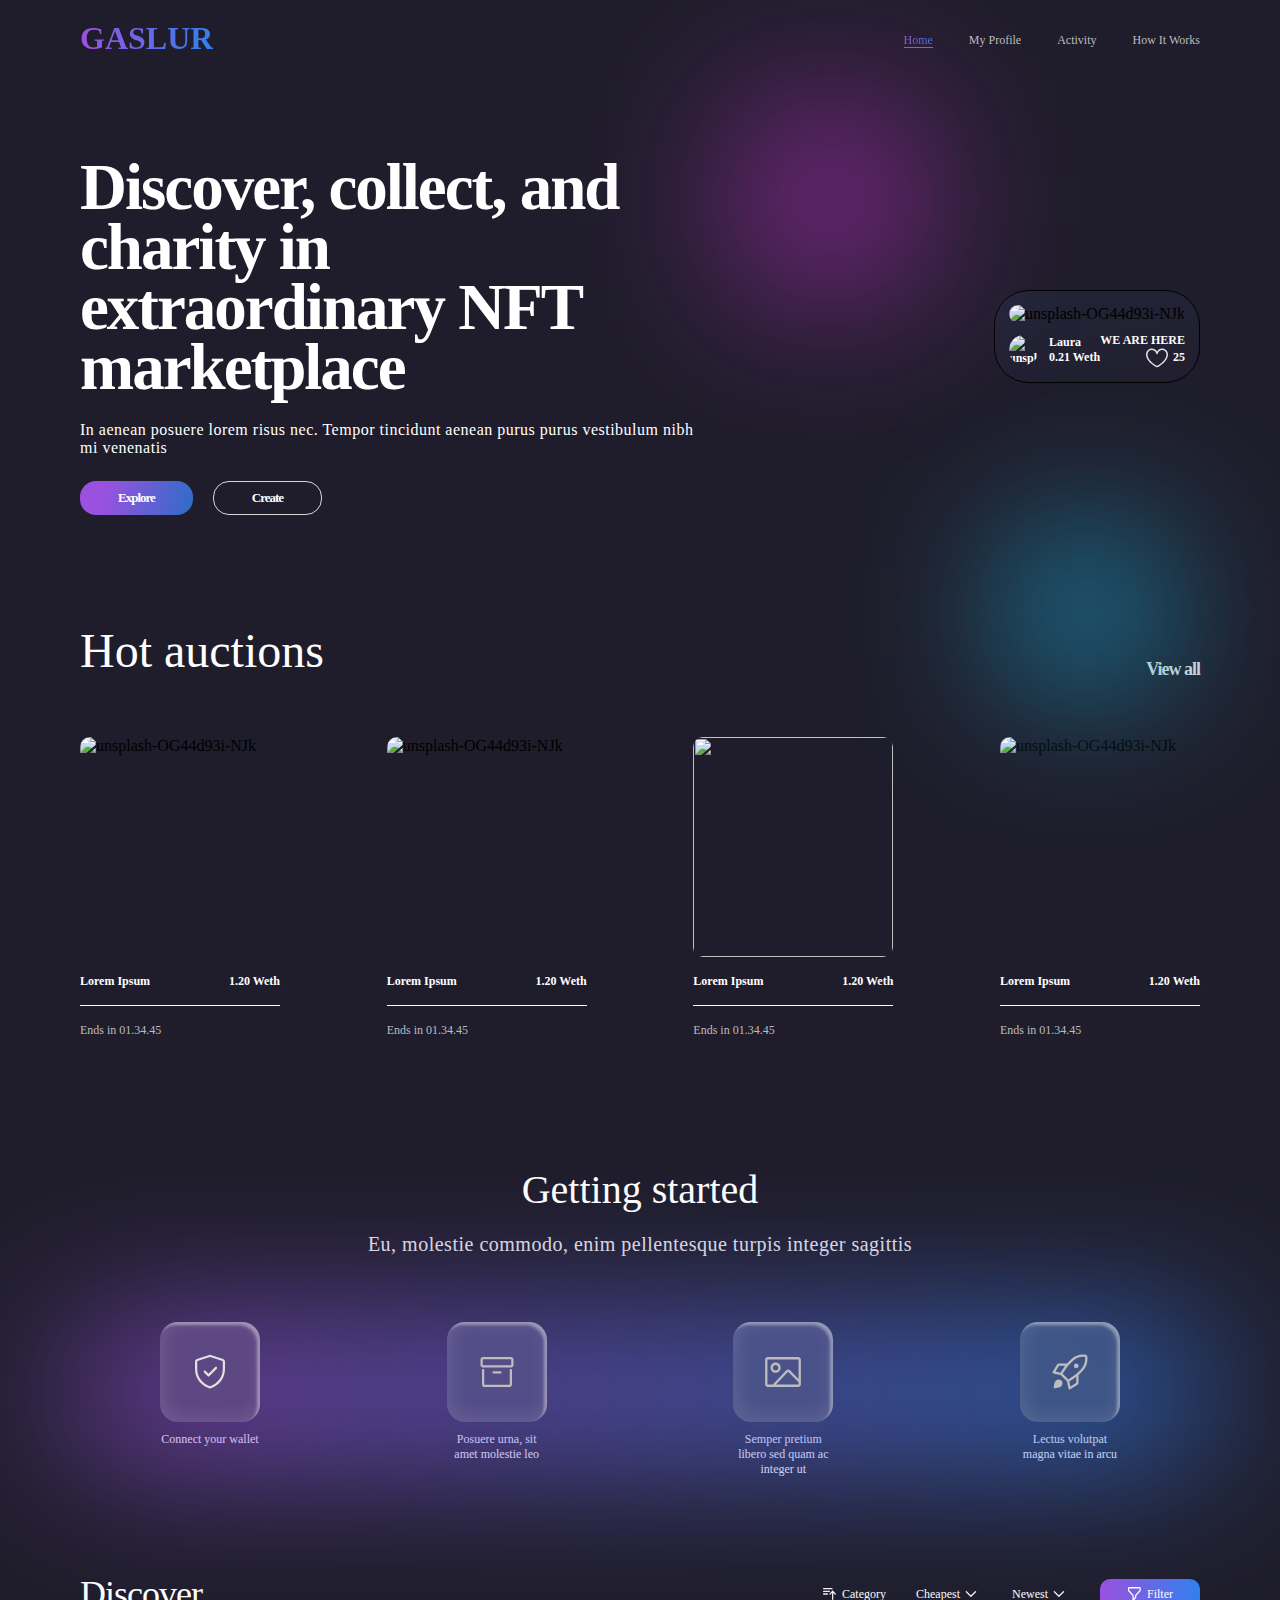
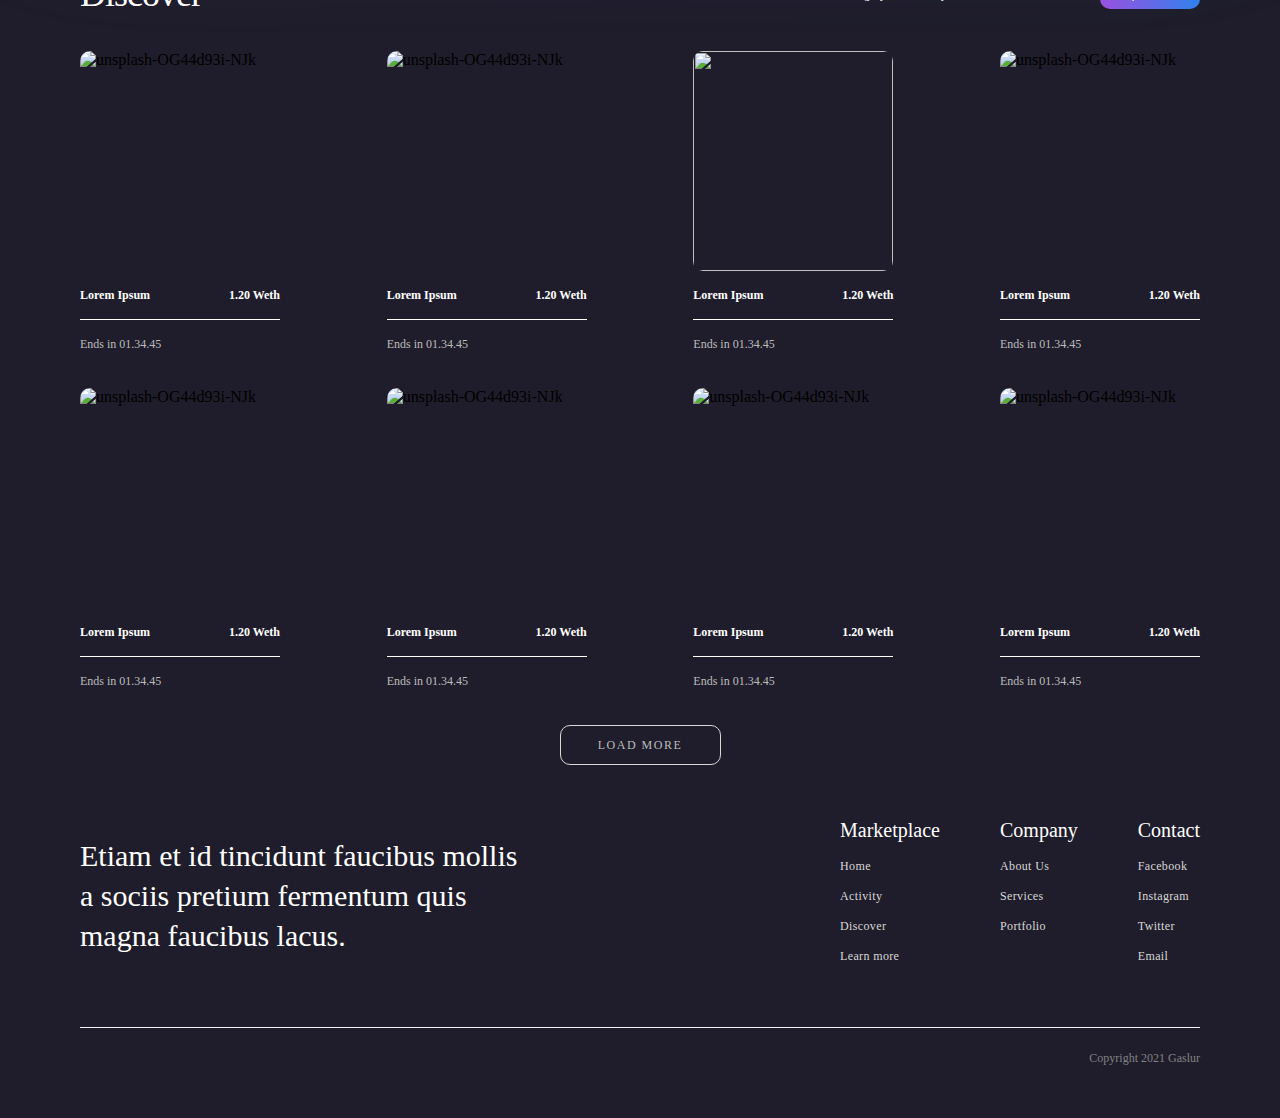
==== index.html @ 63dc86fe "主視覺設定完成" ====
<!DOCTYPE html>
<html lang="en">

<head>
    <meta charset="UTF-8">
    <meta name="viewport" content="width=device-width, initial-scale=1.0">
    <title>Debby生日快樂</title>
    <!-- <link rel="stylesheet" href="all.css"> -->
    <link rel="stylesheet" type="text/css" href="all.css">


</head>

<body>
    <div class="landingpage">
        <div class="navbar">
            <a class="navlogo">GASLUR</a>
            <button class="hamburger">
                <svg xmlns="http://www.w3.org/2000/svg" width="24" height="24" fill="none" stroke="currentColor"
                    stroke-width="2" stroke-linecap="round" stroke-linejoin="round" class="feather feather-menu">
                    <path d="M3 12h18M3 6h18M3 18h18" />
                </svg>
            </button>
            <div class="navlinkwrap">
                <span class="navlink selectedlink">Home</span>
                <span class="navlink">My Profile</span>
                <span class="navlink">Activity</span>
                <span class="navlink">How It Works</span>
            </div>
        </div>
        <div class="box">
            <div class="infobox">
                <p class="infobox-boldtext">
                    Discover, collect, and charity in extraordinary NFT marketplace
                </p>
                <p class="infobox-slimtext">
                    In aenean posuere lorem risus nec. Tempor tincidunt aenean purus purus vestibulum nibh mi venenatis
                </p>
                <div class="infobox-btnwrapper">
                    <button class="infobox-explorebtn selected">Explore</button>
                    <button class="infobox-createbtn">Create</button>
                </div>
            </div>
            <div class="display">
                <img class="display-nft"
                    src="https://images.unsplash.com/photo-1620641788421-7a1c342ea42e?ixlib=rb-1.2.1&ixid=MnwxMjA3fDB8MHxwaG90by1wYWdlfHx8fGVufDB8fHx8&auto=format&fit=crop&w=1074&q=80"
                    alt="unsplash-OG44d93i-NJk" border="0">
                <div class="infowrapper">
                    <div class="info">
                        <img class="info-img"
                            src="https://images.unsplash.com/photo-1535207010348-71e47296838a?ixlib=rb-1.2.1&ixid=MnwxMjA3fDB8MHxwaG90by1wYWdlfHx8fGVufDB8fHx8&auto=format&fit=crop&w=385&q=80"
                            alt="unsplash-OG44d93i-NJk" border="0">
                        <div>
                            <p>Laura</p>
                            <p>0.21 Weth</p>
                        </div>
                    </div>
                    <div class="info2">
                        <p>WE ARE HERE</p>
                        <div class="iconwrapper">
                            <svg width="22" height="20" fill="none" xmlns="http://www.w3.org/2000/svg">
                                <path fill-rule="evenodd" clip-rule="evenodd"
                                    d="M5.7365 2C3.6575 2 1.5 3.8804 1.5 6.5135c0 3.1074 2.3236 5.9603 4.8612 8.1207 1.2458 1.0606 2.4954 1.9137 3.4352 2.5022.4692.2937.8593.5203 1.1305.6727L11 17.85l.0731-.0409a27.984 27.984 0 0 0 1.1304-.6727c.9399-.5885 2.1895-1.4416 3.4353-2.5022C18.1764 12.4738 20.5 9.6209 20.5 6.5135 20.5 3.8805 18.3425 2 16.2635 2c-2.1054 0-3.8008 1.389-4.552 3.6426a.75.75 0 0 1-1.423 0C9.5373 3.389 7.8418 2 5.7365 2ZM11 18.7027l.3426.6672a.7502.7502 0 0 1-.6852 0L11 18.7027ZM0 6.5135C0 3.052 2.829.5 5.7365.5 8.0298.5 9.8808 1.7262 11 3.6048 12.1192 1.7262 13.9702.5 16.2635.5 19.171.5 22 3.052 22 6.5135c0 3.8183-2.8014 7.06-5.3888 9.2628-1.3167 1.121-2.6296 2.0166-3.6116 2.6314-.4918.308-.9025.5467-1.1918.7092a19.142 19.142 0 0 1-.4301.2347l-.0248.013-.007.0036-.0021.0011c-.0003.0001-.0012.0006-.3438-.6666-.3426.6672-.3424.6673-.3426.6672l-.0033-.0017-.007-.0036-.0248-.013a19.142 19.142 0 0 1-.4301-.2347 29.324 29.324 0 0 1-1.1918-.7092c-.982-.6148-2.295-1.5104-3.6116-2.6314C2.8014 13.5735 0 10.3318 0 6.5135Z"
                                    fill="#E0E0E0" />
                            </svg>
                            25
                        </div>
                    </div>
                </div>
            </div>
        </div>
        <div class="auction">
            <div class="title">
                <p class="titlebold">Hot auctions</p>
                <p class="titleslim">View all</p>
            </div>
            <div class="nft">
                <div class=item>
                    <img class="item-img"
                        src="https://i.ibb.co/RhpnYWV/Enis-cyberpunk-ottoman-sultan-in-a-cyberpunk-city-8-K-hyperreali-e7506c88-2574-487c-838e-5bb8618dd1c.png"
                        alt="unsplash-OG44d93i-NJk" border="0">
                    <div class="item-title">
                        <p>Lorem Ipsum</p>
                        <p>1.20 Weth</p>
                    </div>
                    <p class="item-date">Ends in 01.34.45</p>
                </div>
                <div class=item>
                    <img class="item-img"
                        src="https://i.ibb.co/SrNRC0b/Erkan-Erdil-angry-soviet-officer-shouting-his-soldiers8k-octane-7b802966-9d4e-4c6e-ac37-d4f751419081.png"
                        alt="unsplash-OG44d93i-NJk" border="0">
                    <div class="item-title">
                        <p>Lorem Ipsum</p>
                        <p>1.20 Weth</p>
                    </div>
                    <p class="item-date">Ends in 01.34.45</p>
                </div>
                <div class=item>
                    <img class="item-img"
                        src="https://i.ibb.co/YjzSzjk/Erkan-Erdil-very-technical-and-detailed-blueprint-of-wolf-carve-bd937607-6a4f-4525-b4f2-b78207e64662.png"
                        border="0">
                    <div class="item-title">
                        <p>Lorem Ipsum</p>
                        <p>1.20 Weth</p>
                    </div>
                    <p class="item-date">Ends in 01.34.45</p>
                </div>
                <div class=item>
                    <img class="item-img"
                        src="https://i.ibb.co/VLfJ41h/MR-ROBOT-two-cyberpunk-cowboys-dueling-6ae4203d-3539-4033-a9d9-80d747ac6498.png"
                        alt="unsplash-OG44d93i-NJk" border="0">
                    <div class="item-title">
                        <p>Lorem Ipsum</p>
                        <p>1.20 Weth</p>
                    </div>
                    <p class="item-date">Ends in 01.34.45</p>
                </div>
            </div>
        </div>
        <div class="started">
            <p class="started-boldtext">Getting started</p>
            <p class="started-slimtext">Eu, molestie commodo, enim pellentesque turpis integer sagittis</p>
            <div class="started-items">
                <div class="itemwrapper">
                    <div class="started-items-item">
                        <svg xmlns="http://www.w3.org/2000/svg" width="36" height="36">
                            <path style="stroke:none;fill-rule:nonzero;fill:#e0e0e0;fill-opacity:1"
                                d="M24.7969 14.6719c.4375-.4414.4375-1.1524 0-1.5938-.4414-.4375-1.1524-.4375-1.5938 0L16.5 19.7851l-2.9531-2.957c-.4414-.4375-1.1524-.4375-1.5938 0-.4375.4414-.4375 1.1524 0 1.5938l3.75 3.75a1.1246 1.1246 0 0 0 1.5938 0Zm0 0" />
                            <path style="stroke:none;fill-rule:evenodd;fill:#e0e0e0;fill-opacity:1"
                                d="M18.8086.957a2.6005 2.6005 0 0 0-1.6172 0L4.8164 4.9688C3.7344 5.3202 3 6.3241 3 7.4648V15c0 9.2852 5.6563 16.0586 14.1016 19.246a2.5853 2.5853 0 0 0 1.7968 0C27.3438 31.0587 33 24.2853 33 15V7.4648a2.6182 2.6182 0 0 0-1.8164-2.496Zm-.9219 2.1368a.3738.3738 0 0 1 .2266 0l12.375 4.0117c.1601.0547.2617.1992.2617.3593V15c0 8.1914-4.9219 14.2227-12.6445 17.1367a.2815.2815 0 0 1-.211 0C10.172 29.2227 5.25 23.1914 5.25 15V7.4648c0-.1601.1016-.3046.2617-.3593Zm0 0" />
                        </svg>
                    </div>
                    <p>Connect your wallet</p>
                </div>
                <div class="itemwrapper">
                    <div class="started-items-item">
                        <svg xmlns="http://www.w3.org/2000/svg" width="36" height="36">
                            <path style="stroke:none;fill-rule:evenodd;fill:#bdbdbd;fill-opacity:1"
                                d="M4.125 3C2.6758 3 1.5 4.1758 1.5 5.625v5.25c0 1.4492 1.1758 2.625 2.625 2.625h27.75c1.4492 0 2.625-1.1758 2.625-2.625v-5.25C34.5 4.1758 33.3242 3 31.875 3Zm27.75 2.25H4.125c-.207 0-.375.168-.375.375v5.25c0 .207.168.375.375.375h27.75c.207 0 .375-.168.375-.375v-5.25c0-.207-.168-.375-.375-.375Zm0 0" />
                            <path style="stroke:none;fill-rule:nonzero;fill:#bdbdbd;fill-opacity:1"
                                d="M4.125 15c.621 0 1.125.504 1.125 1.125v14.25c0 .207.168.375.375.375h24.75c.207 0 .375-.168.375-.375v-14.25c0-.621.504-1.125 1.125-1.125S33 15.504 33 16.125v14.25C33 31.8242 31.8242 33 30.375 33H5.625C4.1758 33 3 31.8242 3 30.375v-14.25C3 15.504 3.504 15 4.125 15Zm0 0" />
                            <path style="stroke:none;fill-rule:nonzero;fill:#bdbdbd;fill-opacity:1"
                                d="M14.625 17.25c-.621 0-1.125.504-1.125 1.125s.504 1.125 1.125 1.125h6.75c.621 0 1.125-.504 1.125-1.125s-.504-1.125-1.125-1.125Zm0 0" />
                        </svg>
                    </div>
                    <p>Posuere urna, sit amet molestie leo</p>
                </div>
                <div class="itemwrapper">
                    <div class="started-items-item">
                        <svg xmlns="http://www.w3.org/2000/svg" width="36" height="px" viewBox="0 0 36 31">
                            <path style="stroke:none;fill-rule:evenodd;fill:#bdbdbd;fill-opacity:1"
                                d="M2.832 2.9219c-.2148 0-.3867.1758-.3867.3906v24.375c0 .2148.1719.3906.3867.3906h4.9453l13.332-14.1875c1.0548-1.121 2.8165-1.1445 3.8985-.0508l8.5469 8.6407V3.3125c0-.2148-.1719-.3906-.3867-.3906Zm30.336 27.5156H2.832c-1.5039 0-2.7226-1.2305-2.7226-2.75V3.3125c0-1.5195 1.2187-2.75 2.7226-2.75h30.336c1.5039 0 2.7226 1.2305 2.7226 2.75v24.375c0 1.5195-1.2187 2.75-2.7226 2.75ZM22.8008 15.5156 10.996 28.0781H33.168c.2148 0 .3867-.1758.3867-.3906v-1.871L23.3594 15.5077a.388.388 0 0 0-.5586.0078Zm-9.4688-4.3398c0 1.5195-1.2187 2.75-2.7226 2.75-1.5 0-2.7188-1.2305-2.7188-2.75 0-1.5196 1.2188-2.75 2.7188-2.75 1.5039 0 2.7226 1.2304 2.7226 2.75Zm2.336 0c0 2.8242-2.2657 5.1094-5.0586 5.1094-2.789 0-5.0547-2.2852-5.0547-5.1094s2.2656-5.1094 5.0547-5.1094c2.793 0 5.0586 2.2852 5.0586 5.1094Zm0 0" />
                        </svg>
                    </div>
                    <p>Semper pretium libero sed quam ac integer ut</p>
                </div>
                <div class="itemwrapper">
                    <div class="started-items-item">
                        <svg xmlns="http://www.w3.org/2000/svg" width="36" height="36">
                            <path style="stroke:none;fill-rule:evenodd;fill:#bdbdbd;fill-opacity:1"
                                d="M30.9453.5a16.7245 16.7245 0 0 0-11.4687 4.5508l-2.0274 1.914a35.9135 35.9135 0 0 0-2.3984 2.4805h-7.836c-.957 0-1.8437.5-2.3359 1.3203L.668 17.7891c-.1952.3242-.2226.7226-.0702 1.0664.1523.3476.4609.5976.828.6758l7.1134 1.496c.0586.0782.125.1485.1992.2188l3.1054 2.914 2.9102 3.1016c.0703.0742.1406.1406.2188.1992l1.496 7.1133c.0782.3672.3282.6758.6758.8281a1.158 1.158 0 0 0 1.0664-.0703l7.0235-4.211a2.7222 2.7222 0 0 0 1.3203-2.3358v-7.836a36.8748 36.8748 0 0 0 2.4844-2.3984l1.9101-2.0274A16.7411 16.7411 0 0 0 35.5 5.0508l-.004-1.8281C35.496 1.7187 34.2774.5 32.7774.5Zm-6.7226 22.3398a39.89 39.89 0 0 1-1.582 1.1172l-5.2813 3.5196 1.0547 5.0156 5.621-3.3711c.1172-.0703.1876-.1992.1876-.336ZM8.5234 18.6406l3.5196-5.2812a34.8776 34.8776 0 0 1 1.1172-1.582H7.2148a.3952.3952 0 0 0-.3359.1913L3.508 17.586ZM21.0781 6.75a14.3862 14.3862 0 0 1 9.8672-3.918h1.832c.211 0 .3868.1758.3868.3907v1.828c0 3.672-1.3985 7.2032-3.9141 9.8712l-1.9102 2.0273a34.7388 34.7388 0 0 1-5.996 5.0664l-5.1133 3.4102-2.711-2.8906c-.0195-.0157-.0351-.0352-.0547-.0508l-2.8906-2.7149 3.4102-5.1172c1.457-2.1796 3.1523-4.1914 5.0625-5.9921Zm5.4766 5.0273c0 1.2891-1.043 2.332-2.332 2.332-1.2891 0-2.332-1.0429-2.332-2.332 0-1.289 1.0429-2.332 2.332-2.332 1.289 0 2.332 1.043 2.332 2.332ZM9.4453 32c1.3985-1.3984 1.3985-4.043 0-5.4453-1.4023-1.3985-4.0469-1.3985-5.4453 0-1.879 1.8828-2.246 6.0703-2.3164 7.3789a.3609.3609 0 0 0 .3828.3828C3.375 34.2461 7.5625 33.879 9.4454 32Zm0 0" />
                        </svg>
                    </div>
                    <p>Lectus volutpat magna vitae in arcu</p>
                </div>
            </div>
        </div>
        <div class="discover">
            <div class="discover-title">
                <p>Discover</p>
                <div class="filters">
                    <div class="filter">
                        <svg xmlns="http://www.w3.org/2000/svg" width="15" height="12" viewBox="0 0 14 12">
                            <path
                                style="fill:none;stroke-width:2;stroke-linecap:round;stroke-linejoin:round;stroke:#f2f2f2;stroke-opacity:1;stroke-miterlimit:4"
                                d="M1.731 1.002h13.1976M1.731 4.998h9.134M1.731 9h6.0893m4.0636 0 4.0575-4.002m0 0L20.005 9m-4.0636-4.002v12"
                                transform="scale(.63636 .66667)" />
                        </svg>
                        Category
                    </div>
                    <div class="filter">
                        Cheapest
                        <svg xmlns="http://www.w3.org/2000/svg" width="12" height="6" viewBox="0 0 11 6">
                            <path
                                style="fill:none;stroke-width:2;stroke-linecap:round;stroke-linejoin:round;stroke:#f2f2f2;stroke-opacity:1;stroke-miterlimit:4"
                                d="M15.4787 1.002 8.3732 7.998 1.2678 1.002" transform="scale(.64706 .66667)" />
                        </svg>
                    </div>
                    <div class="filter">
                        Newest
                        <svg xmlns="http://www.w3.org/2000/svg" width="12" height="6" viewBox="0 0 11 6">
                            <path
                                style="fill:none;stroke-width:2;stroke-linecap:round;stroke-linejoin:round;stroke:#f2f2f2;stroke-opacity:1;stroke-miterlimit:4"
                                d="M15.4787 1.002 8.3732 7.998 1.2678 1.002" transform="scale(.64706 .66667)" />
                        </svg>
                    </div>
                    <button class="filterbtn">
                        <svg xmlns="http://www.w3.org/2000/svg" width="15" height="14" viewBox="0 0 14 14">
                            <path
                                style="fill:none;stroke-width:2;stroke-linecap:round;stroke-linejoin:round;stroke:#fff;stroke-opacity:1;stroke-miterlimit:4"
                                d="M1.1546 1.9978c0-.5525.4553-.999 1.0028-.999h16.273c.5537 0 1.0028.4465 1.0028.999v2.578c0 .2735-.1046.5358-.3014.72l-6.5092 6.4062c-.1846.1897-.2953.4464-.2953.7199V15l-4.0606 4.0011V12.422c0-.2735-.1046-.5302-.3015-.7199l-6.503-6.4062c-.1907-.1842-.3076-.4465-.3076-.72Zm0 0"
                                transform="matrix(.63492 0 0 .7 .3333 0)" />
                        </svg>
                        Filter
                    </button>
                </div>
            </div>
            <div class="discover-items">
                <div class=item>
                    <img class="item-img"
                        src="https://i.ibb.co/ZTZz9t0/Erkan-Erdil-Concept-art-of-collosal-dark-scaled-huge-winged-fir-09384960-3c02-48f6-ad40-76d179a7e0a3.png"
                        alt="unsplash-OG44d93i-NJk" border="0">
                    <div class="item-title">
                        <p>Lorem Ipsum</p>
                        <p>1.20 Weth</p>
                    </div>
                    <p class="item-date">Ends in 01.34.45</p>
                </div>
                <div class=item>
                    <img class="item-img"
                        src="https://i.ibb.co/SrNRC0b/Erkan-Erdil-angry-soviet-officer-shouting-his-soldiers8k-octane-7b802966-9d4e-4c6e-ac37-d4f751419081.png"
                        alt="unsplash-OG44d93i-NJk" border="0">
                    <div class="item-title">
                        <p>Lorem Ipsum</p>
                        <p>1.20 Weth</p>
                    </div>
                    <p class="item-date">Ends in 01.34.45</p>
                </div>
                <div class=item>
                    <img class="item-img" src="https://i.ibb.co/2KsmyYm/m-djoourney.png" border="0">
                    <div class="item-title">
                        <p>Lorem Ipsum</p>
                        <p>1.20 Weth</p>
                    </div>
                    <p class="item-date">Ends in 01.34.45</p>
                </div>
                <div class=item>
                    <img class="item-img"
                        src="https://i.ibb.co/VLfJ41h/MR-ROBOT-two-cyberpunk-cowboys-dueling-6ae4203d-3539-4033-a9d9-80d747ac6498.png"
                        alt="unsplash-OG44d93i-NJk" border="0">
                    <div class="item-title">
                        <p>Lorem Ipsum</p>
                        <p>1.20 Weth</p>
                    </div>
                    <p class="item-date">Ends in 01.34.45</p>
                </div>
                <div class=item>
                    <img class="item-img"
                        src="https://i.ibb.co/J5QHZwY/MR-ROBOT-cyberpunk-rose-with-foggy-weather-5eb12baa-e7f6-4c4f-9cba-9654c0de3f51.png"
                        alt="unsplash-OG44d93i-NJk" border="0">
                    <div class="item-title">
                        <p>Lorem Ipsum</p>
                        <p>1.20 Weth</p>
                    </div>
                    <p class="item-date">Ends in 01.34.45</p>
                </div>
                <div class=item>
                    <img class="item-img" src="https://i.ibb.co/Trpxy8p/2123.png" alt="unsplash-OG44d93i-NJk"
                        border="0">
                    <div class="item-title">
                        <p>Lorem Ipsum</p>
                        <p>1.20 Weth</p>
                    </div>
                    <p class="item-date">Ends in 01.34.45</p>
                </div>
                <div class=item>
                    <img class="item-img"
                        src="https://i.ibb.co/2FGw8Fc/Erkan-Erdil-male-warrior-with-huge-katana-fighting-hordes-of-en-02ca9519-3e0d-4aa5-9d70-f16ef0b0a0ff.png"
                        alt="unsplash-OG44d93i-NJk" border="0">
                    <div class="item-title">
                        <p>Lorem Ipsum</p>
                        <p>1.20 Weth</p>
                    </div>
                    <p class="item-date">Ends in 01.34.45</p>
                </div>
                <div class=item>
                    <img class="item-img"
                        src="https://i.ibb.co/7Cc7PnV/Erkan-Erdil-futuristic-Tiger-I-tank-fires-explosive-shell-to-bu-b9868ef6-7525-493e-b0f5-0bb3200e5abb.png"
                        alt="unsplash-OG44d93i-NJk" border="0">
                    <div class="item-title">
                        <p>Lorem Ipsum</p>
                        <p>1.20 Weth</p>
                    </div>
                    <p class="item-date">Ends in 01.34.45</p>
                </div>
            </div>
            <button class="discover-loadbtn">LOAD MORE</button>
        </div>
        <div class="footer">
            <div class="footer-main">
                Etiam et id tincidunt faucibus mollis a sociis pretium fermentum quis magna faucibus lacus.
            </div>
            <div class="footer-navigate">
                <div class="nav">
                    <h5>Marketplace</h5>
                    <p>Home</p>
                    <p>Activity</p>
                    <p>Discover</p>
                    <p>Learn more</p>
                </div>
                <div class="nav">
                    <h5>Company</h5>
                    <p>About Us</p>
                    <p>Services</p>
                    <p>Portfolio</p>
                </div>
                <div class="nav">
                    <h5>Contact</h5>
                    <p>Facebook</p>
                    <p>Instagram</p>
                    <p>Twitter</p>
                    <p>Email</p>
                </div>
            </div>
        </div>
        <div class="footer2">
            <div></div>
            <p>Copyright 2021 Gaslur</p>
        </div>
    </div>
</body>

</html>
---- all.css ----
body {
    margin: 0;
    background-color: #252954;
}

.hidden {
    display: none;
}

.landingpage {
    margin: 0 auto;
    padding: 0 80px;
    position: relative;
    max-width: 1100px;
    overflow-y: auto;
    overflow-x: hidden;
    background-color: #1F1D2B;
}

.landingpage::before {
    content: "";
    position: absolute;
    width: 123px;
    height: 123px;
    left: 60%;
    top: 138px;
    filter: blur(90px);
    background-color: #FB37FF;
}

.landingpage::after {
    content: "";
    position: absolute;
    width: 123px;
    height: 123px;
    left: 80%;
    top: 550px;
    background-color: #18B2DE;
    filter: blur(80px);
}

.landingpage .navbar {
    display: flex;
    align-items: center;
    justify-content: space-between;
    padding: 20px 0;
    width: 100%;
}

.landingpage .box {
    display: flex;
    align-items: center;
    justify-content: space-between;
    margin-top: 80px;
}

.landingpage .auction {
    margin-top: 100px;
}

.landingpage .discover {
    display: flex;
    flex-direction: column;
}

.landingpage .footer {
    margin: 50px 0;
    display: flex;
    align-items: center;
    justify-content: space-between;
}

.landingpage .footer2 {
    display: flex;
    justify-content: space-between;
    padding-bottom: 30px;
    border-top: 1px solid #F2F2F2;
}

.navbar .hamburgerlogowrap {
    display: flex;
    align-items: center;
}

.navbar .hamburger {
    display: none;
    color: #D7D7D7;
    background-color: #1F1D2B;
    border: none;
    margin-right: 10px;
}

.navbar .createbtn {
    cursor: pointer;
    background-color: transparent;
    border: none;
    width: 126px;
    height: 45px;
    color: #BCBCBC;
    font-family: 'Poppins';
    font-style: normal;
    font-weight: 500;
    font-size: 12px;
}

.navbar .createbtn.selectedbtn {
    border: 1px solid #D7D7D7;
    border-radius: 10px;
}

.navbar .navlogo {
    height: 100%;
    background: linear-gradient(93.51deg, #9B51E0 2.84%, #3081ED 99.18%);
    -webkit-background-clip: text;
    -webkit-text-fill-color: transparent;
    font-family: 'Poppins';
    font-style: normal;
    font-weight: 700;
    font-size: 32px;
}

.navbar .navlink {
    font-family: 'Poppins';
    font-style: normal;
    font-weight: 500;
    font-size: 12px;
    color: #BCBCBC;
}

.navbar .navlink.selectedlink {
    background: linear-gradient(93.51deg, #9B51E0 2.84%, #3081ED 99.18%);
    -webkit-background-clip: text;
    -webkit-text-fill-color: transparent;
    border-bottom: 1.5px solid #9B51E0;
}

.navbar .navlink:not(:last-child) {
    margin-right: 32px;
}

.box .infobox {
    animation-name: leftslide;
    animation-duration: 0.8s;
    max-height: 500px;
    max-width: 55%;
    overflow: hidden;
}

.box .infobox-boldtext {
    margin: 0;
    font-family: Poppins;
    color: #FFFFFF;
    font-size: 65px;
    font-weight: 600;
    line-height: 60px;
    letter-spacing: -2px;
    text-align: left;
}

.box .infobox-slimtext {
    margin: 24px 0;
    font-family: Poppins;
    color: #FFFFFF;
    font-size: 16px;
    font-weight: 400;
    line-height: 18px;
    letter-spacing: 0.5px;
    text-align: left;
}

.box .infobox-btnwrapper {
    display: flex;
}

.box .infobox-explorebtn {
    cursor: pointer;
    display: flex;
    justify-content: center;
    align-items: center;
    background-color: #1F1D2B;
    padding: 8px 38px;
    border-radius: 16px;
    font-family: 'Poppins';
    font-style: normal;
    font-weight: 600;
    font-size: 13px;
    letter-spacing: -1px;
    color: #FFFFFF;
}

.box .infobox-createbtn {
    cursor: pointer;
    margin-left: 20px;
    display: flex;
    justify-content: center;
    align-items: center;
    background-color: transparent;
    padding: 8px 38px;
    border: 1px solid #D7D7D7;
    border-radius: 16px;
    font-family: 'Poppins';
    font-style: normal;
    font-weight: 600;
    font-size: 13px;
    letter-spacing: -1px;
    color: #FFFFFF;
}

.box .infobox .selected {
    border: none;
    background: linear-gradient(103.91deg, #9B51E0 21.01%, rgba(48, 129, 237, 0.8) 100%);
}

.box .display {
    animation-name: rightslide;
    animation-duration: 0.8s;
    padding: 14px;
    border: 1px solid;
    background: linear-gradient(169.44deg, rgba(58, 129, 191, 0.08) 1.85%, rgba(65, 48, 90, 0.08) 98.72%);
    border-radius: 35px;
    max-height: 450px;
    max-width: 50%;
    overflow: hidden;
}

.box .display-nft {
    object-fit: cover;
    flex-shrink: 0;
    width: 300px;
    height: 300px;
    border-radius: 20px;
}

.box .display .infowrapper {
    display: flex;
    align-items: center;
    justify-content: space-between;
    margin-top: 10px;
}

.box .display .info {
    display: flex;
    align-items: center;
    font-family: 'Poppins';
    font-style: normal;
    color: #FFFFFF;
    font-weight: 600;
    font-size: 12px;
}

.box .display .info p {
    margin: 0;
}

.box .display .info-img {
    object-fit: cover;
    flex-shrink: 0;
    width: 30px;
    height: 30px;
    border-radius: 50%;
    margin-right: 10px;
}

.box .display .info2 {
    display: flex;
    flex-direction: column;
    align-items: flex-end;
    font-family: 'Poppins';
    color: #FFFFFF;
    font-style: normal;
    font-weight: 600;
    font-size: 12px;
}

.box .display .info2 p {
    margin: 0;
}

.box .display .info2 .iconwrapper {
    display: flex;
    align-items: center;
}

.box .display .info2 .iconwrapper svg {
    margin-right: 5px;
}

.auction .title {
    display: flex;
    justify-content: space-between;
    align-items: flex-end;
    margin-bottom: 50px;
}

.auction .title .titlebold {
    margin: 0;
    font-family: 'Poppins';
    font-style: normal;
    color: #FFFFFF;
    font-weight: 500;
    font-size: 48px;
    line-height: 72px;
}

.auction .title .titleslim {
    margin: 0;
    font-family: 'Poppins';
    font-style: normal;
    color: #D7D7D7;
    font-weight: 600;
    font-size: 18px;
    line-height: 36px;
    letter-spacing: -1px;
}

.auction .nft {
    display: grid;
    grid-template-columns: auto auto auto auto;
    grid-row-gap: 20px;
    grid-column-gap: 20px;
    justify-content: space-between;
}

.started {
    margin-top: 100px;
    display: flex;
    flex-direction: column;
}

.started-boldtext {
    margin: 0;
    align-self: center;
    font-family: "Poppins";
    font-style: normal;
    color: #FFFFFF;
    font-weight: 500;
    font-size: 40px;
    line-height: 72px;
}

.started-slimtext {
    margin: 0;
    align-self: center;
    font-family: 'Poppins';
    font-style: normal;
    font-weight: 400;
    font-size: 20px;
    line-height: 36px;
    letter-spacing: 0.5px;
    color: #E2E2E2;
}

.started-items {
    padding: 60px 80px;
    position: relative;
    display: grid;
    grid-template-columns: auto auto auto auto;
    grid-column-gap: 20px;
    grid-row-gap: 20px;
    justify-content: space-between;
}

.started-items:before {
    content: "";
    position: absolute;
    width: 100%;
    height: 100px;
    top: 80px;
    filter: blur(80px);
    background: linear-gradient(93.51deg, #9B51E0 2.84%, #3081ED 99.18%);
}

.started-items .itemwrapper p {
    width: 100px;
    margin: 0;
    margin-top: 10px;
    text-align: center;
    font-family: 'Poppins';
    font-style: normal;
    font-weight: 400;
    font-size: 12px;
    color: #FFFFFF;
}

.started-items-item {
    display: flex;
    align-items: center;
    justify-content: center;
    width: 100px;
    height: 100px;
    border-radius: 18px;
    background-color: red;
    background: rgba(255, 255, 255, 0.095);
    box-shadow: inset 2.01px -2.01px 20px rgba(214, 214, 214, 0.17), inset -3.01333px 3.01333px 3.01333px rgba(255, 255, 255, 0.39);
    backdrop-filter: blur(74.4293px);
}

.discover-title {
    display: flex;
    align-items: center;
    justify-content: space-between;
}

.discover-title p {
    font-family: 'Poppins';
    font-style: normal;
    font-weight: 500;
    font-size: 36px;
    letter-spacing: -1px;
    color: #FFFFFF;
}

.discover-items {
    display: grid;
    grid-template-columns: auto auto auto auto;
    grid-row-gap: 20px;
    grid-column-gap: 20px;
    justify-content: space-between;
}

.discover-loadbtn {
    cursor: pointer;
    margin-top: 20px;
    align-self: center;
    width: 161px;
    height: 40px;
    border: 1px solid #D7D7D7;
    border-radius: 10px;
    background-color: transparent;
    font-family: 'Poppins';
    font-style: normal;
    font-weight: 500;
    font-size: 12px;
    letter-spacing: 1.5px;
    color: #BCBCBC;
}

.footer-main {
    max-width: 40%;
    font-family: 'Poppins';
    font-style: normal;
    font-weight: 500;
    font-size: 30px;
    line-height: 40px;
    color: #FFFFFF;
}

.footer-navigate {
    display: flex;
}

.footer-navigate .nav {
    margin-left: 60px;
}

.footer-navigate .nav h5 {
    margin: 0;
    font-family: 'Poppins';
    font-style: normal;
    font-weight: 400;
    font-size: 20px;
    line-height: 30px;
    color: #FFFFFF;
}

.footer-navigate .nav p {
    font-family: 'Poppins';
    font-style: normal;
    font-weight: 400;
    font-size: 12px;
    line-height: 18px;
    letter-spacing: 0.03em;
    color: #D7D7D7;
}

.footer2 p {
    font-family: 'Poppins';
    font-style: normal;
    font-weight: 400;
    font-size: 12px;
    line-height: 36px;
    color: #828282;
}

.item {
    display: flex;
    flex-direction: column;
    justify-self: center;
}

.item-img {
    object-fit: cover;
    flex-shrink: 0;
    width: 200px;
    height: 220px;
    border-radius: 10px;
    transition: .3s;
    cursor: pointer;
}

.item-img:hover {
    transform: scale(1.05);
}

.item-title {
    display: flex;
    align-items: center;
    justify-content: space-between;
    border-bottom: 1px solid white;
    font-family: 'Poppins';
    font-style: normal;
    font-weight: 600;
    font-size: 12px;
    line-height: 24px;
    color: #FFFFFF;
}

.item-date {
    font-family: 'Poppins';
    font-style: normal;
    font-weight: 400;
    font-size: 12px;
    line-height: 24px;
    color: #BCBCBC;
}

.filters {
    display: flex;
    align-items: center;
}

.filters .filter {
    display: flex;
    align-items: center;
    margin-right: 30px;
    font-family: 'Poppins';
    font-style: normal;
    font-weight: 500;
    font-size: 12px;
    color: #FFFFFF;
}

.filters .filter svg {
    margin-right: 5px;
    margin-left: 5px;
}

.filters .filterbtn {
    display: flex;
    align-items: center;
    justify-content: center;
    width: 100px;
    height: 30px;
    background: linear-gradient(93.51deg, #9B51E0 2.84%, #3081ED 99.18%);
    border: none;
    border-radius: 10px;
    font-family: 'Poppins';
    font-style: normal;
    font-weight: 500;
    font-size: 12px;
    color: #FFFFFF;
}

.filters .filterbtn svg {
    margin-right: 5px;
}

@media screen and (max-width: 1500px) {
    .landingpage {
        max-width: 1200px;
    }
}

@media screen and (max-width: 1040px) {
    .box {
        flex-direction: column;
    }

    .box .infobox {
        max-height: 450px;
        max-width: none;
        margin-bottom: 50px;
    }

    .box .display {
        display: none;
        max-height: none;
        max-width: none;
    }

    .auction .nft {
        grid-template-columns: auto auto;
        justify-content: space-around;
    }

    .discover-items {
        grid-template-columns: auto auto auto;
        justify-content: space-around;
    }

    .footer {
        flex-direction: column;
    }

    .footer-main {
        max-width: 80%;
        margin-bottom: 50px;
        text-align: center;
    }

    .footer-navigate .nav:first-child {
        margin: 0;
    }
}

@media screen and (max-width: 925px) {
    .navlinkwrap {
        display: none;
    }

    .buttonwrap {
        display: none;
    }

    .hamburger {
        display: flex !important;
        align-items: center;
    }

    .started-slimtext {
        text-align: center;
    }
}

@media screen and (max-width: 825px) {
    .started-items {
        display: grid;
        grid-template-columns: auto auto;
        justify-content: space-evenly;
        padding: 50px 0;
    }

    .started-items:before {
        height: 200px;
        top: 90px;
        filter: blur(120px);
    }

    .discover-items {
        grid-template-columns: auto auto;
        justify-content: space-around;
    }
}

@media screen and (max-width: 700px) {
    .box {
        flex-direction: column;
    }

    .box .infobox {
        max-height: none;
        max-width: none;
        margin-bottom: 50px;
    }

    .box .display {
        display: block;
        max-height: none;
        max-width: none;
    }

    .discover-title {
        justify-content: center;
    }

    .discover-title .filters {
        display: none;
    }

    .auction .title {
        justify-content: center;
    }

    .auction .title .titleslim {
        display: none;
    }
}

@media screen and (max-width: 600px) {
    .landingpage {
        padding: 0 20px;
    }

    .box .infobox-boldtext {
        font-size: 45px;
        line-height: 50px;
    }

    .box .infobox-slimtext {
        font-size: 12px;
        line-height: 16px;
    }

    .discover-items {
        grid-template-columns: auto;
        justify-content: space-around;
    }

    .auction .nft {
        grid-template-columns: auto;
        justify-content: space-around;
    }

    .footer-main {
        font-size: 20px;
        line-height: 30px;
        max-width: 100%;
        margin-bottom: 50px;
        text-align: center;
    }

    .footer-navigate {
        justify-content: space-between;
        width: 100%;
    }

    .footer-navigate .nav {
        margin-left: 20px;
    }

    .footer-navigate .nav h5 {
        font-size: 15px;
        line-height: 30px;
    }

    .footer-navigate .nav p {
        font-size: 10px;
        line-height: 18px;
    }
}

@media screen and (max-width: 480px) {
    .landingpage .box .infobox-boldtext {
        font-size: 32px;
        line-height: 1.4em;
        text-align: center;
    }

    .landingpage .box .infobox-slimtext {
        text-align: center;
    }

    .landingpage .box .infobox-btnwrapper {
        justify-content: center;
    }
}

@keyframes leftslide {
    from {
        transform: translateX(-700px);
    }

    to {
        transform: translateX(0px);
    }
}

@keyframes rightslide {
    from {
        transform: translateX(550px);
    }

    to {
        transform: translateX(0px);
    }
}
---- all.css ----
body {
    margin: 0;
    background-color: #252954;
}

.hidden {
    display: none;
}

.landingpage {
    margin: 0 auto;
    padding: 0 80px;
    position: relative;
    max-width: 1100px;
    overflow-y: auto;
    overflow-x: hidden;
    background-color: #1F1D2B;
}

.landingpage::before {
    content: "";
    position: absolute;
    width: 123px;
    height: 123px;
    left: 60%;
    top: 138px;
    filter: blur(90px);
    background-color: #FB37FF;
}

.landingpage::after {
    content: "";
    position: absolute;
    width: 123px;
    height: 123px;
    left: 80%;
    top: 550px;
    background-color: #18B2DE;
    filter: blur(80px);
}

.landingpage .navbar {
    display: flex;
    align-items: center;
    justify-content: space-between;
    padding: 20px 0;
    width: 100%;
}

.landingpage .box {
    display: flex;
    align-items: center;
    justify-content: space-between;
    margin-top: 80px;
}

.landingpage .auction {
    margin-top: 100px;
}

.landingpage .discover {
    display: flex;
    flex-direction: column;
}

.landingpage .footer {
    margin: 50px 0;
    display: flex;
    align-items: center;
    justify-content: space-between;
}

.landingpage .footer2 {
    display: flex;
    justify-content: space-between;
    padding-bottom: 30px;
    border-top: 1px solid #F2F2F2;
}

.navbar .hamburgerlogowrap {
    display: flex;
    align-items: center;
}

.navbar .hamburger {
    display: none;
    color: #D7D7D7;
    background-color: #1F1D2B;
    border: none;
    margin-right: 10px;
}

.navbar .createbtn {
    cursor: pointer;
    background-color: transparent;
    border: none;
    width: 126px;
    height: 45px;
    color: #BCBCBC;
    font-family: 'Poppins';
    font-style: normal;
    font-weight: 500;
    font-size: 12px;
}

.navbar .createbtn.selectedbtn {
    border: 1px solid #D7D7D7;
    border-radius: 10px;
}

.navbar .navlogo {
    height: 100%;
    background: linear-gradient(93.51deg, #9B51E0 2.84%, #3081ED 99.18%);
    -webkit-background-clip: text;
    -webkit-text-fill-color: transparent;
    font-family: 'Poppins';
    font-style: normal;
    font-weight: 700;
    font-size: 32px;
}

.navbar .navlink {
    font-family: 'Poppins';
    font-style: normal;
    font-weight: 500;
    font-size: 12px;
    color: #BCBCBC;
}

.navbar .navlink.selectedlink {
    background: linear-gradient(93.51deg, #9B51E0 2.84%, #3081ED 99.18%);
    -webkit-background-clip: text;
    -webkit-text-fill-color: transparent;
    border-bottom: 1.5px solid #9B51E0;
}

.navbar .navlink:not(:last-child) {
    margin-right: 32px;
}

.box .infobox {
    animation-name: leftslide;
    animation-duration: 0.8s;
    max-height: 500px;
    max-width: 55%;
    overflow: hidden;
}

.box .infobox-boldtext {
    margin: 0;
    font-family: Poppins;
    color: #FFFFFF;
    font-size: 65px;
    font-weight: 600;
    line-height: 60px;
    letter-spacing: -2px;
    text-align: left;
}

.box .infobox-slimtext {
    margin: 24px 0;
    font-family: Poppins;
    color: #FFFFFF;
    font-size: 16px;
    font-weight: 400;
    line-height: 18px;
    letter-spacing: 0.5px;
    text-align: left;
}

.box .infobox-btnwrapper {
    display: flex;
}

.box .infobox-explorebtn {
    cursor: pointer;
    display: flex;
    justify-content: center;
    align-items: center;
    background-color: #1F1D2B;
    padding: 8px 38px;
    border-radius: 16px;
    font-family: 'Poppins';
    font-style: normal;
    font-weight: 600;
    font-size: 13px;
    letter-spacing: -1px;
    color: #FFFFFF;
}

.box .infobox-createbtn {
    cursor: pointer;
    margin-left: 20px;
    display: flex;
    justify-content: center;
    align-items: center;
    background-color: transparent;
    padding: 8px 38px;
    border: 1px solid #D7D7D7;
    border-radius: 16px;
    font-family: 'Poppins';
    font-style: normal;
    font-weight: 600;
    font-size: 13px;
    letter-spacing: -1px;
    color: #FFFFFF;
}

.box .infobox .selected {
    border: none;
    background: linear-gradient(103.91deg, #9B51E0 21.01%, rgba(48, 129, 237, 0.8) 100%);
}

.box .display {
    animation-name: rightslide;
    animation-duration: 0.8s;
    padding: 14px;
    border: 1px solid;
    background: linear-gradient(169.44deg, rgba(58, 129, 191, 0.08) 1.85%, rgba(65, 48, 90, 0.08) 98.72%);
    border-radius: 35px;
    max-height: 450px;
    max-width: 50%;
    overflow: hidden;
}

.box .display-nft {
    object-fit: cover;
    flex-shrink: 0;
    width: 300px;
    height: 300px;
    border-radius: 20px;
}

.box .display .infowrapper {
    display: flex;
    align-items: center;
    justify-content: space-between;
    margin-top: 10px;
}

.box .display .info {
    display: flex;
    align-items: center;
    font-family: 'Poppins';
    font-style: normal;
    color: #FFFFFF;
    font-weight: 600;
    font-size: 12px;
}

.box .display .info p {
    margin: 0;
}

.box .display .info-img {
    object-fit: cover;
    flex-shrink: 0;
    width: 30px;
    height: 30px;
    border-radius: 50%;
    margin-right: 10px;
}

.box .display .info2 {
    display: flex;
    flex-direction: column;
    align-items: flex-end;
    font-family: 'Poppins';
    color: #FFFFFF;
    font-style: normal;
    font-weight: 600;
    font-size: 12px;
}

.box .display .info2 p {
    margin: 0;
}

.box .display .info2 .iconwrapper {
    display: flex;
    align-items: center;
}

.box .display .info2 .iconwrapper svg {
    margin-right: 5px;
}

.auction .title {
    display: flex;
    justify-content: space-between;
    align-items: flex-end;
    margin-bottom: 50px;
}

.auction .title .titlebold {
    margin: 0;
    font-family: 'Poppins';
    font-style: normal;
    color: #FFFFFF;
    font-weight: 500;
    font-size: 48px;
    line-height: 72px;
}

.auction .title .titleslim {
    margin: 0;
    font-family: 'Poppins';
    font-style: normal;
    color: #D7D7D7;
    font-weight: 600;
    font-size: 18px;
    line-height: 36px;
    letter-spacing: -1px;
}

.auction .nft {
    display: grid;
    grid-template-columns: auto auto auto auto;
    grid-row-gap: 20px;
    grid-column-gap: 20px;
    justify-content: space-between;
}

.started {
    margin-top: 100px;
    display: flex;
    flex-direction: column;
}

.started-boldtext {
    margin: 0;
    align-self: center;
    font-family: "Poppins";
    font-style: normal;
    color: #FFFFFF;
    font-weight: 500;
    font-size: 40px;
    line-height: 72px;
}

.started-slimtext {
    margin: 0;
    align-self: center;
    font-family: 'Poppins';
    font-style: normal;
    font-weight: 400;
    font-size: 20px;
    line-height: 36px;
    letter-spacing: 0.5px;
    color: #E2E2E2;
}

.started-items {
    padding: 60px 80px;
    position: relative;
    display: grid;
    grid-template-columns: auto auto auto auto;
    grid-column-gap: 20px;
    grid-row-gap: 20px;
    justify-content: space-between;
}

.started-items:before {
    content: "";
    position: absolute;
    width: 100%;
    height: 100px;
    top: 80px;
    filter: blur(80px);
    background: linear-gradient(93.51deg, #9B51E0 2.84%, #3081ED 99.18%);
}

.started-items .itemwrapper p {
    width: 100px;
    margin: 0;
    margin-top: 10px;
    text-align: center;
    font-family: 'Poppins';
    font-style: normal;
    font-weight: 400;
    font-size: 12px;
    color: #FFFFFF;
}

.started-items-item {
    display: flex;
    align-items: center;
    justify-content: center;
    width: 100px;
    height: 100px;
    border-radius: 18px;
    background-color: red;
    background: rgba(255, 255, 255, 0.095);
    box-shadow: inset 2.01px -2.01px 20px rgba(214, 214, 214, 0.17), inset -3.01333px 3.01333px 3.01333px rgba(255, 255, 255, 0.39);
    backdrop-filter: blur(74.4293px);
}

.discover-title {
    display: flex;
    align-items: center;
    justify-content: space-between;
}

.discover-title p {
    font-family: 'Poppins';
    font-style: normal;
    font-weight: 500;
    font-size: 36px;
    letter-spacing: -1px;
    color: #FFFFFF;
}

.discover-items {
    display: grid;
    grid-template-columns: auto auto auto auto;
    grid-row-gap: 20px;
    grid-column-gap: 20px;
    justify-content: space-between;
}

.discover-loadbtn {
    cursor: pointer;
    margin-top: 20px;
    align-self: center;
    width: 161px;
    height: 40px;
    border: 1px solid #D7D7D7;
    border-radius: 10px;
    background-color: transparent;
    font-family: 'Poppins';
    font-style: normal;
    font-weight: 500;
    font-size: 12px;
    letter-spacing: 1.5px;
    color: #BCBCBC;
}

.footer-main {
    max-width: 40%;
    font-family: 'Poppins';
    font-style: normal;
    font-weight: 500;
    font-size: 30px;
    line-height: 40px;
    color: #FFFFFF;
}

.footer-navigate {
    display: flex;
}

.footer-navigate .nav {
    margin-left: 60px;
}

.footer-navigate .nav h5 {
    margin: 0;
    font-family: 'Poppins';
    font-style: normal;
    font-weight: 400;
    font-size: 20px;
    line-height: 30px;
    color: #FFFFFF;
}

.footer-navigate .nav p {
    font-family: 'Poppins';
    font-style: normal;
    font-weight: 400;
    font-size: 12px;
    line-height: 18px;
    letter-spacing: 0.03em;
    color: #D7D7D7;
}

.footer2 p {
    font-family: 'Poppins';
    font-style: normal;
    font-weight: 400;
    font-size: 12px;
    line-height: 36px;
    color: #828282;
}

.item {
    display: flex;
    flex-direction: column;
    justify-self: center;
}

.item-img {
    object-fit: cover;
    flex-shrink: 0;
    width: 200px;
    height: 220px;
    border-radius: 10px;
    transition: .3s;
    cursor: pointer;
}

.item-img:hover {
    transform: scale(1.05);
}

.item-title {
    display: flex;
    align-items: center;
    justify-content: space-between;
    border-bottom: 1px solid white;
    font-family: 'Poppins';
    font-style: normal;
    font-weight: 600;
    font-size: 12px;
    line-height: 24px;
    color: #FFFFFF;
}

.item-date {
    font-family: 'Poppins';
    font-style: normal;
    font-weight: 400;
    font-size: 12px;
    line-height: 24px;
    color: #BCBCBC;
}

.filters {
    display: flex;
    align-items: center;
}

.filters .filter {
    display: flex;
    align-items: center;
    margin-right: 30px;
    font-family: 'Poppins';
    font-style: normal;
    font-weight: 500;
    font-size: 12px;
    color: #FFFFFF;
}

.filters .filter svg {
    margin-right: 5px;
    margin-left: 5px;
}

.filters .filterbtn {
    display: flex;
    align-items: center;
    justify-content: center;
    width: 100px;
    height: 30px;
    background: linear-gradient(93.51deg, #9B51E0 2.84%, #3081ED 99.18%);
    border: none;
    border-radius: 10px;
    font-family: 'Poppins';
    font-style: normal;
    font-weight: 500;
    font-size: 12px;
    color: #FFFFFF;
}

.filters .filterbtn svg {
    margin-right: 5px;
}

@media screen and (max-width: 1500px) {
    .landingpage {
        max-width: 1200px;
    }
}

@media screen and (max-width: 1040px) {
    .box {
        flex-direction: column;
    }

    .box .infobox {
        max-height: 450px;
        max-width: none;
        margin-bottom: 50px;
    }

    .box .display {
        display: none;
        max-height: none;
        max-width: none;
    }

    .auction .nft {
        grid-template-columns: auto auto;
        justify-content: space-around;
    }

    .discover-items {
        grid-template-columns: auto auto auto;
        justify-content: space-around;
    }

    .footer {
        flex-direction: column;
    }

    .footer-main {
        max-width: 80%;
        margin-bottom: 50px;
        text-align: center;
    }

    .footer-navigate .nav:first-child {
        margin: 0;
    }
}

@media screen and (max-width: 925px) {
    .navlinkwrap {
        display: none;
    }

    .buttonwrap {
        display: none;
    }

    .hamburger {
        display: flex !important;
        align-items: center;
    }

    .started-slimtext {
        text-align: center;
    }
}

@media screen and (max-width: 825px) {
    .started-items {
        display: grid;
        grid-template-columns: auto auto;
        justify-content: space-evenly;
        padding: 50px 0;
    }

    .started-items:before {
        height: 200px;
        top: 90px;
        filter: blur(120px);
    }

    .discover-items {
        grid-template-columns: auto auto;
        justify-content: space-around;
    }
}

@media screen and (max-width: 700px) {
    .box {
        flex-direction: column;
    }

    .box .infobox {
        max-height: none;
        max-width: none;
        margin-bottom: 50px;
    }

    .box .display {
        display: block;
        max-height: none;
        max-width: none;
    }

    .discover-title {
        justify-content: center;
    }

    .discover-title .filters {
        display: none;
    }

    .auction .title {
        justify-content: center;
    }

    .auction .title .titleslim {
        display: none;
    }
}

@media screen and (max-width: 600px) {
    .landingpage {
        padding: 0 20px;
    }

    .box .infobox-boldtext {
        font-size: 45px;
        line-height: 50px;
    }

    .box .infobox-slimtext {
        font-size: 12px;
        line-height: 16px;
    }

    .discover-items {
        grid-template-columns: auto;
        justify-content: space-around;
    }

    .auction .nft {
        grid-template-columns: auto;
        justify-content: space-around;
    }

    .footer-main {
        font-size: 20px;
        line-height: 30px;
        max-width: 100%;
        margin-bottom: 50px;
        text-align: center;
    }

    .footer-navigate {
        justify-content: space-between;
        width: 100%;
    }

    .footer-navigate .nav {
        margin-left: 20px;
    }

    .footer-navigate .nav h5 {
        font-size: 15px;
        line-height: 30px;
    }

    .footer-navigate .nav p {
        font-size: 10px;
        line-height: 18px;
    }
}

@media screen and (max-width: 480px) {
    .landingpage .box .infobox-boldtext {
        font-size: 32px;
        line-height: 1.4em;
        text-align: center;
    }

    .landingpage .box .infobox-slimtext {
        text-align: center;
    }

    .landingpage .box .infobox-btnwrapper {
        justify-content: center;
    }
}

@keyframes leftslide {
    from {
        transform: translateX(-700px);
    }

    to {
        transform: translateX(0px);
    }
}

@keyframes rightslide {
    from {
        transform: translateX(550px);
    }

    to {
        transform: translateX(0px);
    }
}
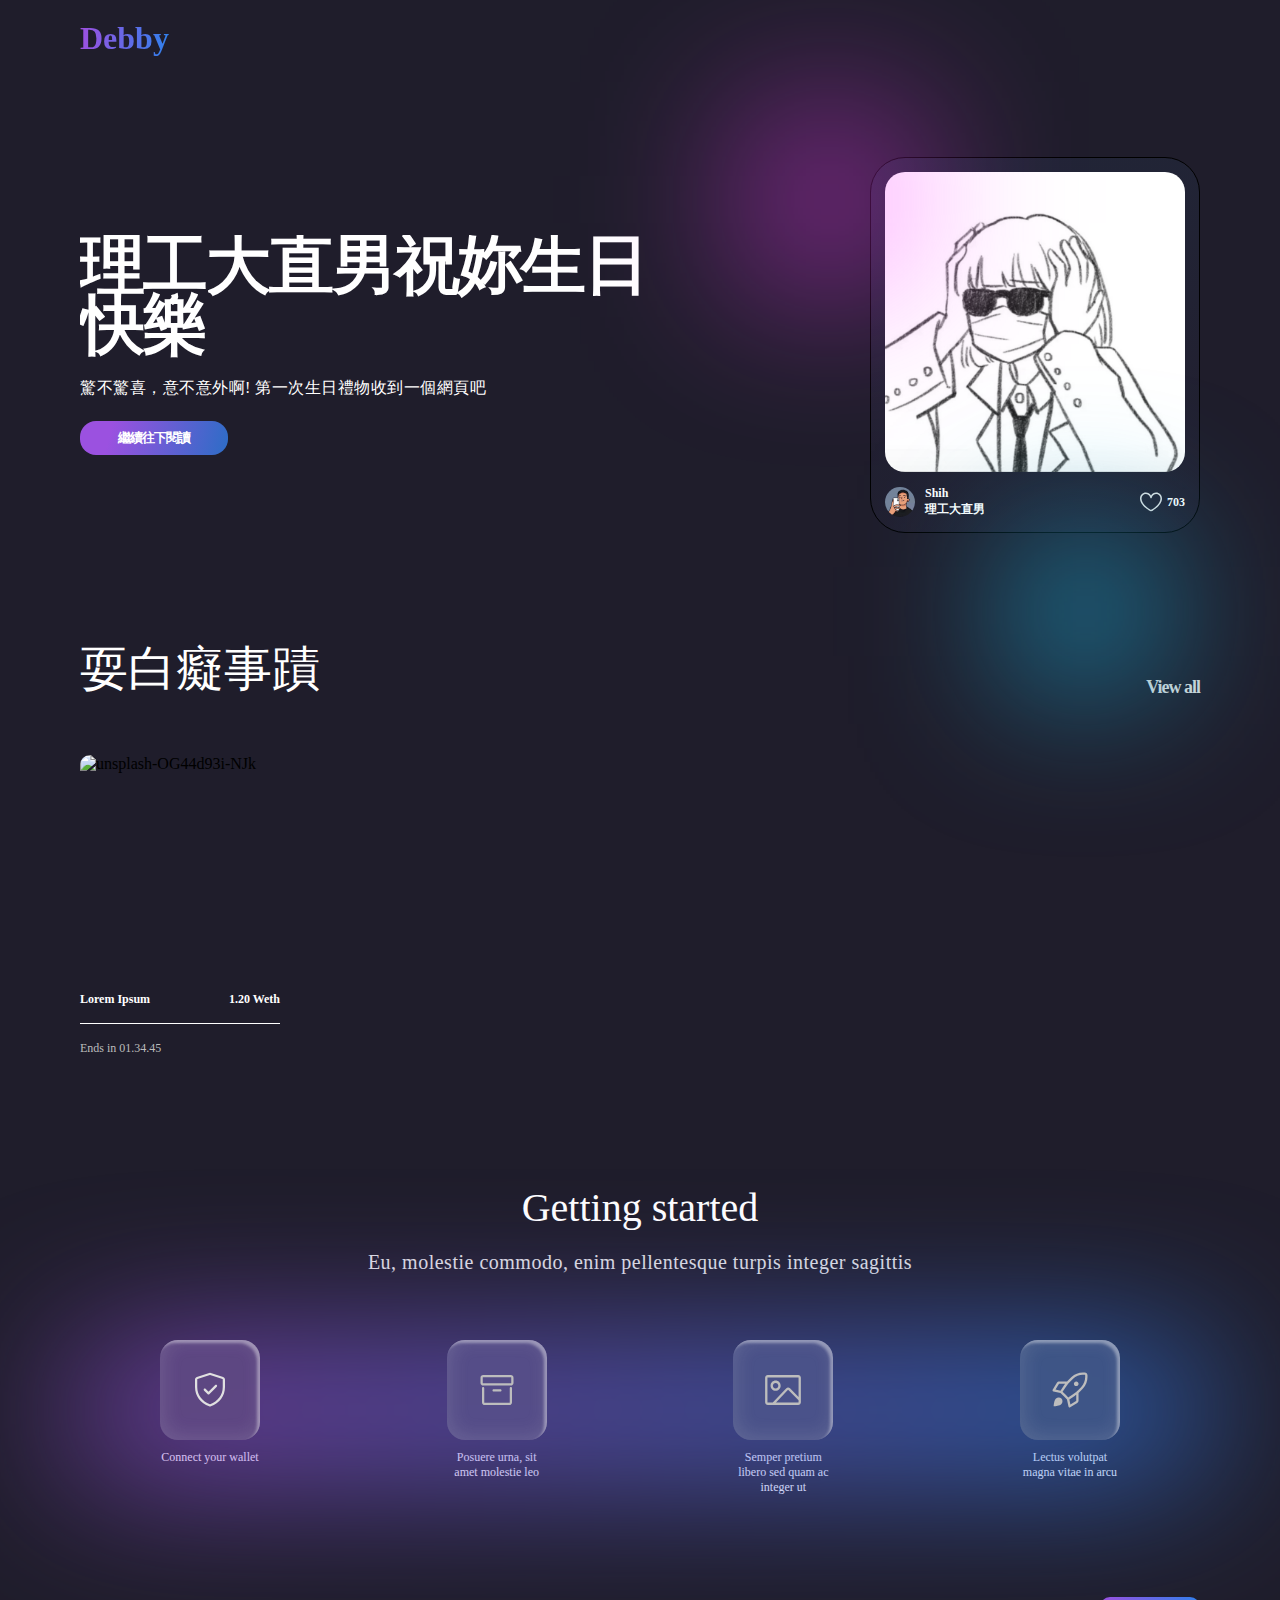
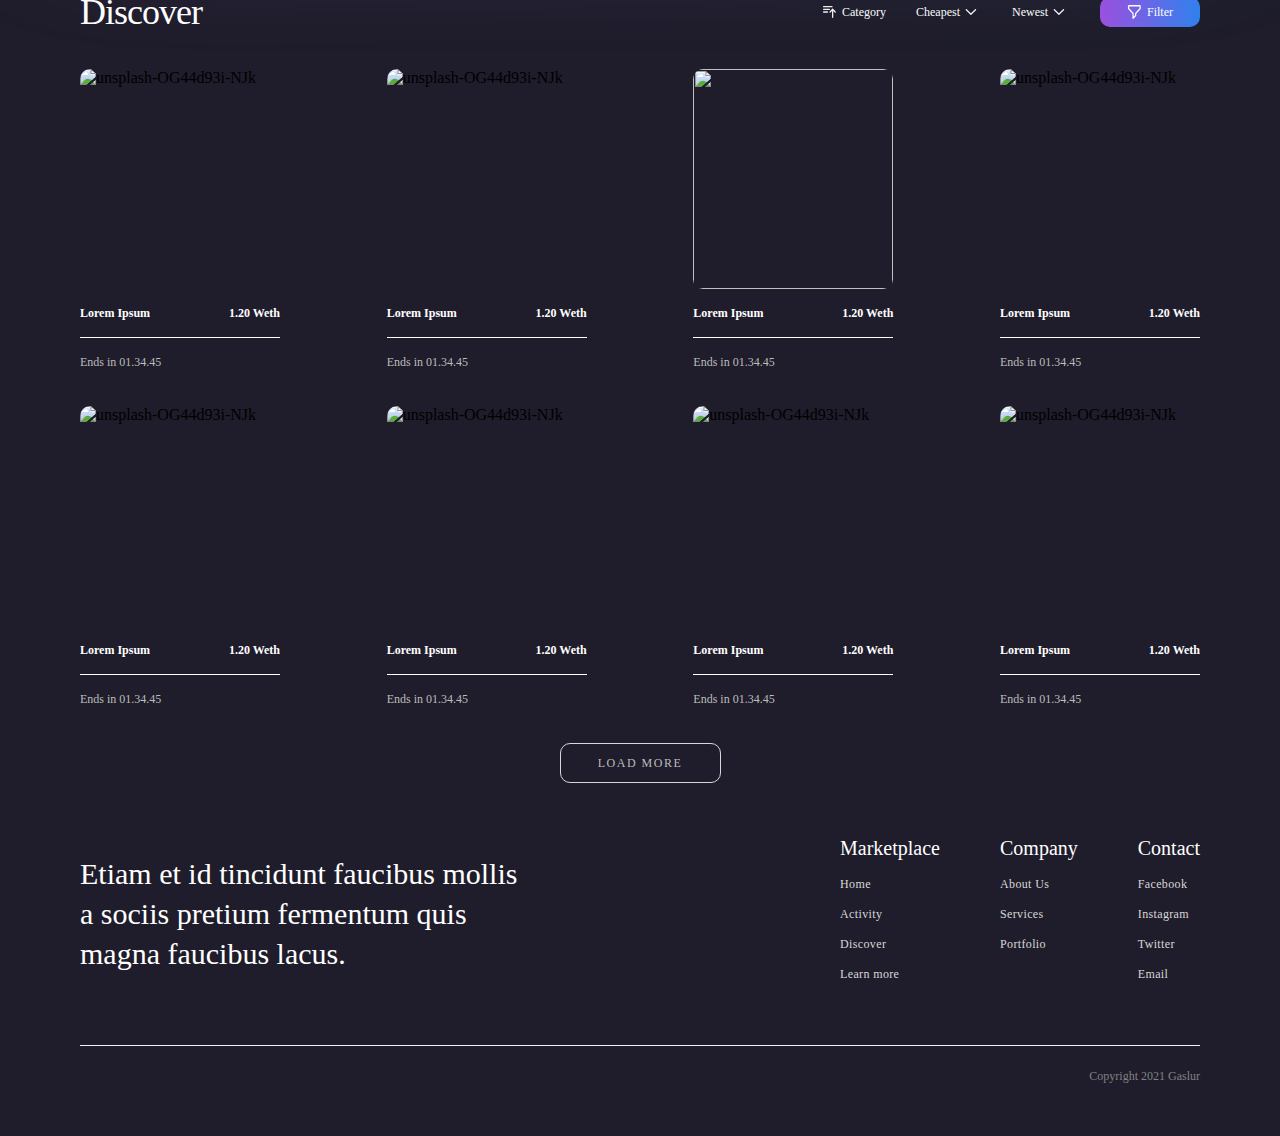
==== commit debec88c: "好的開始" ====
--- a/index.html
+++ b/index.html
@@ -14,56 +14,39 @@
 <body>
     <div class="landingpage">
         <div class="navbar">
-            <a class="navlogo">GASLUR</a>
-            <button class="hamburger">
-                <svg xmlns="http://www.w3.org/2000/svg" width="24" height="24" fill="none" stroke="currentColor"
-                    stroke-width="2" stroke-linecap="round" stroke-linejoin="round" class="feather feather-menu">
-                    <path d="M3 12h18M3 6h18M3 18h18" />
-                </svg>
-            </button>
-            <div class="navlinkwrap">
-                <span class="navlink selectedlink">Home</span>
-                <span class="navlink">My Profile</span>
-                <span class="navlink">Activity</span>
-                <span class="navlink">How It Works</span>
-            </div>
+            <a class="navlogo">Debby</a>
         </div>
         <div class="box">
             <div class="infobox">
                 <p class="infobox-boldtext">
-                    Discover, collect, and charity in extraordinary NFT marketplace
+                    理工大直男祝妳生日快樂
                 </p>
                 <p class="infobox-slimtext">
-                    In aenean posuere lorem risus nec. Tempor tincidunt aenean purus purus vestibulum nibh mi venenatis
+                    驚不驚喜，意不意外啊! 第一次生日禮物收到一個網頁吧
                 </p>
                 <div class="infobox-btnwrapper">
-                    <button class="infobox-explorebtn selected">Explore</button>
-                    <button class="infobox-createbtn">Create</button>
+                    <a href="#" style="text-decoration: none;"><button
+                            class="infobox-explorebtn selected">繼續往下閱讀</button></a>
                 </div>
             </div>
             <div class="display">
-                <img class="display-nft"
-                    src="https://images.unsplash.com/photo-1620641788421-7a1c342ea42e?ixlib=rb-1.2.1&ixid=MnwxMjA3fDB8MHxwaG90by1wYWdlfHx8fGVufDB8fHx8&auto=format&fit=crop&w=1074&q=80"
-                    alt="unsplash-OG44d93i-NJk" border="0">
+                <img class="display-nft" src="Debby_Head_sticker.jpg" alt="unsplash-OG44d93i-NJk" border="0">
                 <div class="infowrapper">
                     <div class="info">
-                        <img class="info-img"
-                            src="https://images.unsplash.com/photo-1535207010348-71e47296838a?ixlib=rb-1.2.1&ixid=MnwxMjA3fDB8MHxwaG90by1wYWdlfHx8fGVufDB8fHx8&auto=format&fit=crop&w=385&q=80"
-                            alt="unsplash-OG44d93i-NJk" border="0">
+                        <img class="info-img" src="shih_Head_sticker.jpg" alt="unsplash-OG44d93i-NJk" border="0">
                         <div>
-                            <p>Laura</p>
-                            <p>0.21 Weth</p>
+                            <p>Shih</p>
+                            <p>理工大直男</p>
                         </div>
                     </div>
                     <div class="info2">
-                        <p>WE ARE HERE</p>
                         <div class="iconwrapper">
                             <svg width="22" height="20" fill="none" xmlns="http://www.w3.org/2000/svg">
                                 <path fill-rule="evenodd" clip-rule="evenodd"
                                     d="M5.7365 2C3.6575 2 1.5 3.8804 1.5 6.5135c0 3.1074 2.3236 5.9603 4.8612 8.1207 1.2458 1.0606 2.4954 1.9137 3.4352 2.5022.4692.2937.8593.5203 1.1305.6727L11 17.85l.0731-.0409a27.984 27.984 0 0 0 1.1304-.6727c.9399-.5885 2.1895-1.4416 3.4353-2.5022C18.1764 12.4738 20.5 9.6209 20.5 6.5135 20.5 3.8805 18.3425 2 16.2635 2c-2.1054 0-3.8008 1.389-4.552 3.6426a.75.75 0 0 1-1.423 0C9.5373 3.389 7.8418 2 5.7365 2ZM11 18.7027l.3426.6672a.7502.7502 0 0 1-.6852 0L11 18.7027ZM0 6.5135C0 3.052 2.829.5 5.7365.5 8.0298.5 9.8808 1.7262 11 3.6048 12.1192 1.7262 13.9702.5 16.2635.5 19.171.5 22 3.052 22 6.5135c0 3.8183-2.8014 7.06-5.3888 9.2628-1.3167 1.121-2.6296 2.0166-3.6116 2.6314-.4918.308-.9025.5467-1.1918.7092a19.142 19.142 0 0 1-.4301.2347l-.0248.013-.007.0036-.0021.0011c-.0003.0001-.0012.0006-.3438-.6666-.3426.6672-.3424.6673-.3426.6672l-.0033-.0017-.007-.0036-.0248-.013a19.142 19.142 0 0 1-.4301-.2347 29.324 29.324 0 0 1-1.1918-.7092c-.982-.6148-2.295-1.5104-3.6116-2.6314C2.8014 13.5735 0 10.3318 0 6.5135Z"
                                     fill="#E0E0E0" />
                             </svg>
-                            25
+                            703
                         </div>
                     </div>
                 </div>
@@ -71,43 +54,13 @@
         </div>
         <div class="auction">
             <div class="title">
-                <p class="titlebold">Hot auctions</p>
+                <p class="titlebold" style="font-family:Poppins">耍白癡事蹟</p>
                 <p class="titleslim">View all</p>
             </div>
             <div class="nft">
                 <div class=item>
                     <img class="item-img"
                         src="https://i.ibb.co/RhpnYWV/Enis-cyberpunk-ottoman-sultan-in-a-cyberpunk-city-8-K-hyperreali-e7506c88-2574-487c-838e-5bb8618dd1c.png"
-                        alt="unsplash-OG44d93i-NJk" border="0">
-                    <div class="item-title">
-                        <p>Lorem Ipsum</p>
-                        <p>1.20 Weth</p>
-                    </div>
-                    <p class="item-date">Ends in 01.34.45</p>
-                </div>
-                <div class=item>
-                    <img class="item-img"
-                        src="https://i.ibb.co/SrNRC0b/Erkan-Erdil-angry-soviet-officer-shouting-his-soldiers8k-octane-7b802966-9d4e-4c6e-ac37-d4f751419081.png"
-                        alt="unsplash-OG44d93i-NJk" border="0">
-                    <div class="item-title">
-                        <p>Lorem Ipsum</p>
-                        <p>1.20 Weth</p>
-                    </div>
-                    <p class="item-date">Ends in 01.34.45</p>
-                </div>
-                <div class=item>
-                    <img class="item-img"
-                        src="https://i.ibb.co/YjzSzjk/Erkan-Erdil-very-technical-and-detailed-blueprint-of-wolf-carve-bd937607-6a4f-4525-b4f2-b78207e64662.png"
-                        border="0">
-                    <div class="item-title">
-                        <p>Lorem Ipsum</p>
-                        <p>1.20 Weth</p>
-                    </div>
-                    <p class="item-date">Ends in 01.34.45</p>
-                </div>
-                <div class=item>
-                    <img class="item-img"
-                        src="https://i.ibb.co/VLfJ41h/MR-ROBOT-two-cyberpunk-cowboys-dueling-6ae4203d-3539-4033-a9d9-80d747ac6498.png"
                         alt="unsplash-OG44d93i-NJk" border="0">
                     <div class="item-title">
                         <p>Lorem Ipsum</p>
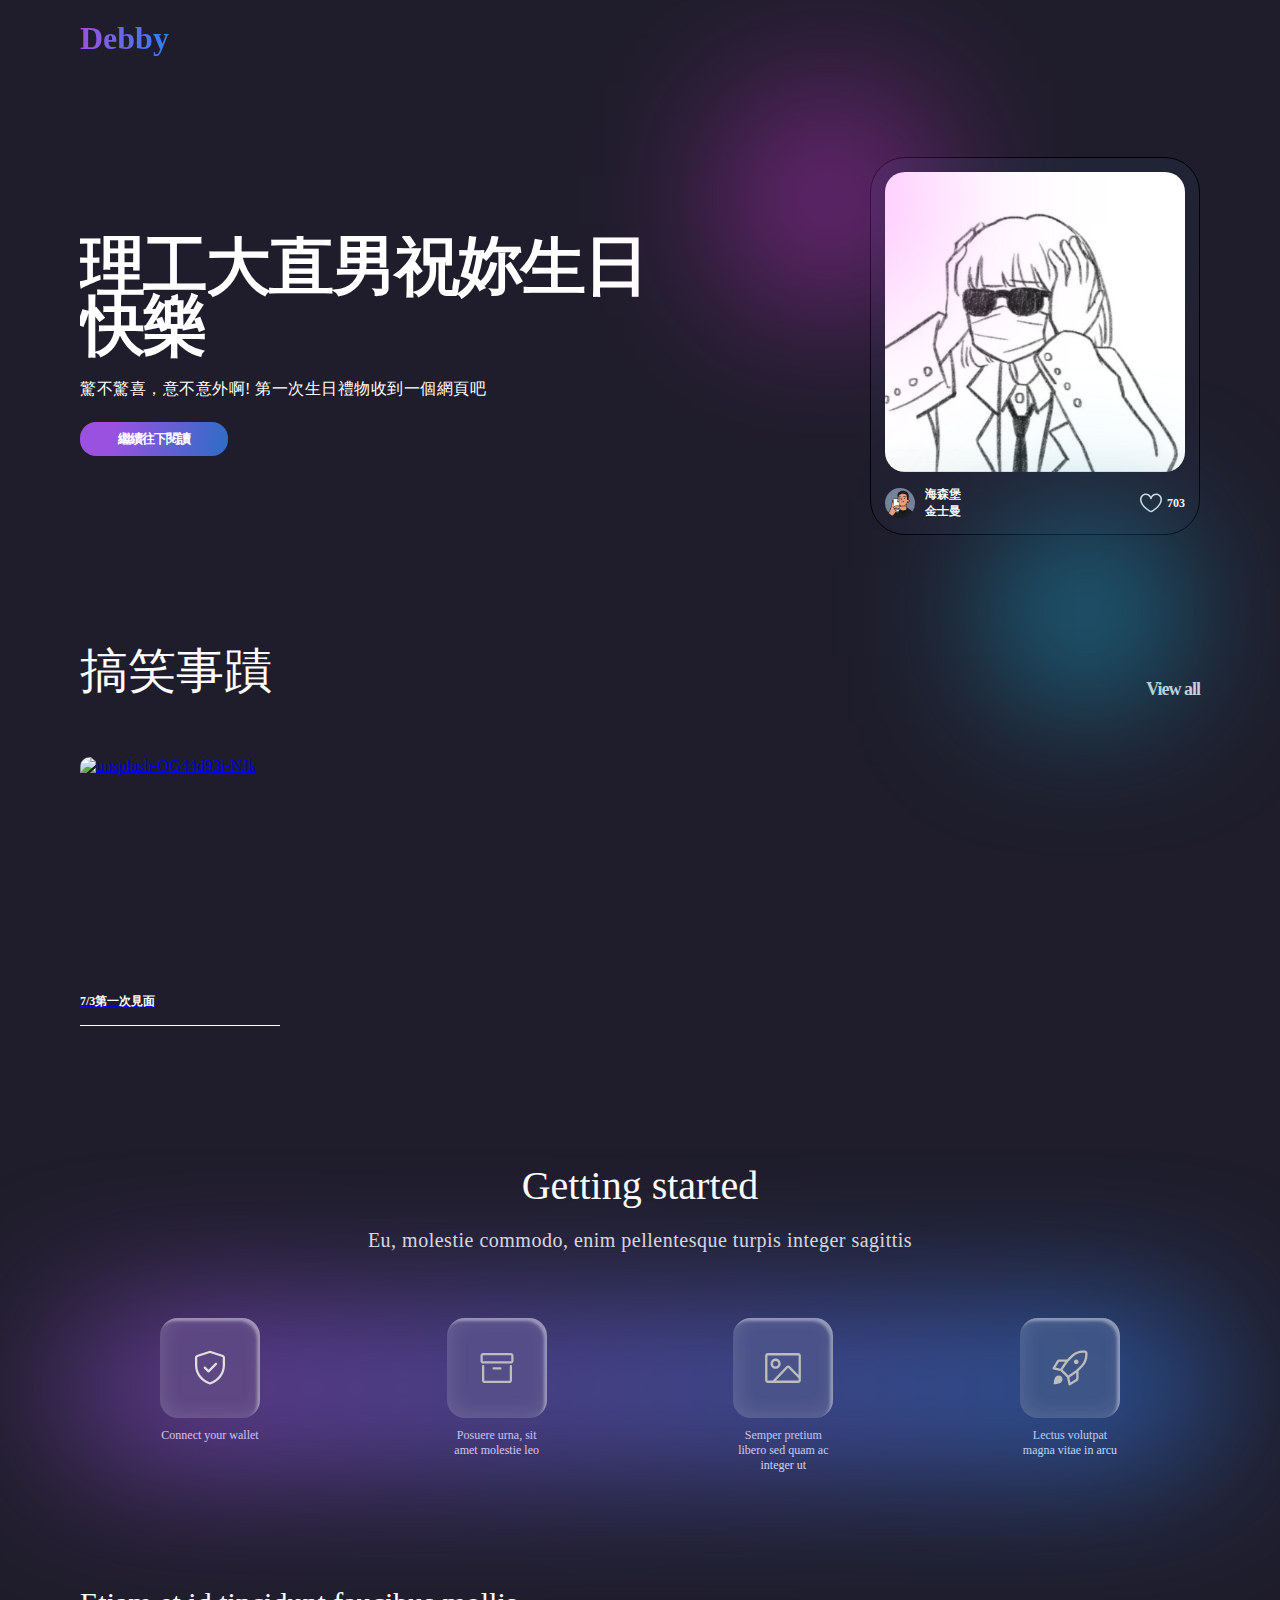
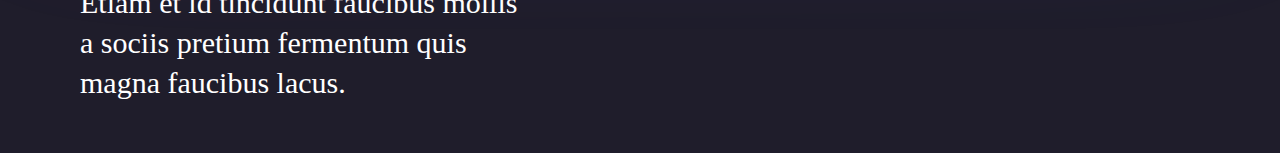
==== commit 47b6159e: "增加第一篇文章_測試" ====
--- a/index.html
+++ b/index.html
@@ -35,8 +35,8 @@
                     <div class="info">
                         <img class="info-img" src="shih_Head_sticker.jpg" alt="unsplash-OG44d93i-NJk" border="0">
                         <div>
-                            <p>Shih</p>
-                            <p>理工大直男</p>
+                            <p>海森堡</p>
+                            <p>金士曼</p>
                         </div>
                     </div>
                     <div class="info2">
@@ -54,21 +54,21 @@
         </div>
         <div class="auction">
             <div class="title">
-                <p class="titlebold" style="font-family:Poppins">耍白癡事蹟</p>
+                <p class="titlebold"><span font-family:Poppins>搞笑事蹟</span></p>
                 <p class="titleslim">View all</p>
             </div>
-            <div class="nft">
-                <div class=item>
-                    <img class="item-img"
-                        src="https://i.ibb.co/RhpnYWV/Enis-cyberpunk-ottoman-sultan-in-a-cyberpunk-city-8-K-hyperreali-e7506c88-2574-487c-838e-5bb8618dd1c.png"
-                        alt="unsplash-OG44d93i-NJk" border="0">
-                    <div class="item-title">
-                        <p>Lorem Ipsum</p>
-                        <p>1.20 Weth</p>
-                    </div>
-                    <p class="item-date">Ends in 01.34.45</p>
-                </div>
-            </div>
+            <a href="1.html">
+                <div class="nft">
+                    <div class=item>
+                        <img class="item-img" src="0703.jpg" alt="unsplash-OG44d93i-NJk" border="0">
+                        <div class="item-title">
+                            <p>7/3第一次見面</p>
+                        </div>
+                        <p class="item-date"></p>
+                    </div>
+                </div>
+            </a>
+
         </div>
         <div class="started">
             <p class="started-boldtext">Getting started</p>
@@ -118,7 +118,7 @@
                 </div>
             </div>
         </div>
-        <div class="discover">
+        <!-- <div class="discover">
             <div class="discover-title">
                 <p>Discover</p>
                 <div class="filters">
@@ -238,37 +238,11 @@
                 </div>
             </div>
             <button class="discover-loadbtn">LOAD MORE</button>
-        </div>
+        </div> -->
         <div class="footer">
             <div class="footer-main">
                 Etiam et id tincidunt faucibus mollis a sociis pretium fermentum quis magna faucibus lacus.
             </div>
-            <div class="footer-navigate">
-                <div class="nav">
-                    <h5>Marketplace</h5>
-                    <p>Home</p>
-                    <p>Activity</p>
-                    <p>Discover</p>
-                    <p>Learn more</p>
-                </div>
-                <div class="nav">
-                    <h5>Company</h5>
-                    <p>About Us</p>
-                    <p>Services</p>
-                    <p>Portfolio</p>
-                </div>
-                <div class="nav">
-                    <h5>Contact</h5>
-                    <p>Facebook</p>
-                    <p>Instagram</p>
-                    <p>Twitter</p>
-                    <p>Email</p>
-                </div>
-            </div>
-        </div>
-        <div class="footer2">
-            <div></div>
-            <p>Copyright 2021 Gaslur</p>
         </div>
     </div>
 </body>
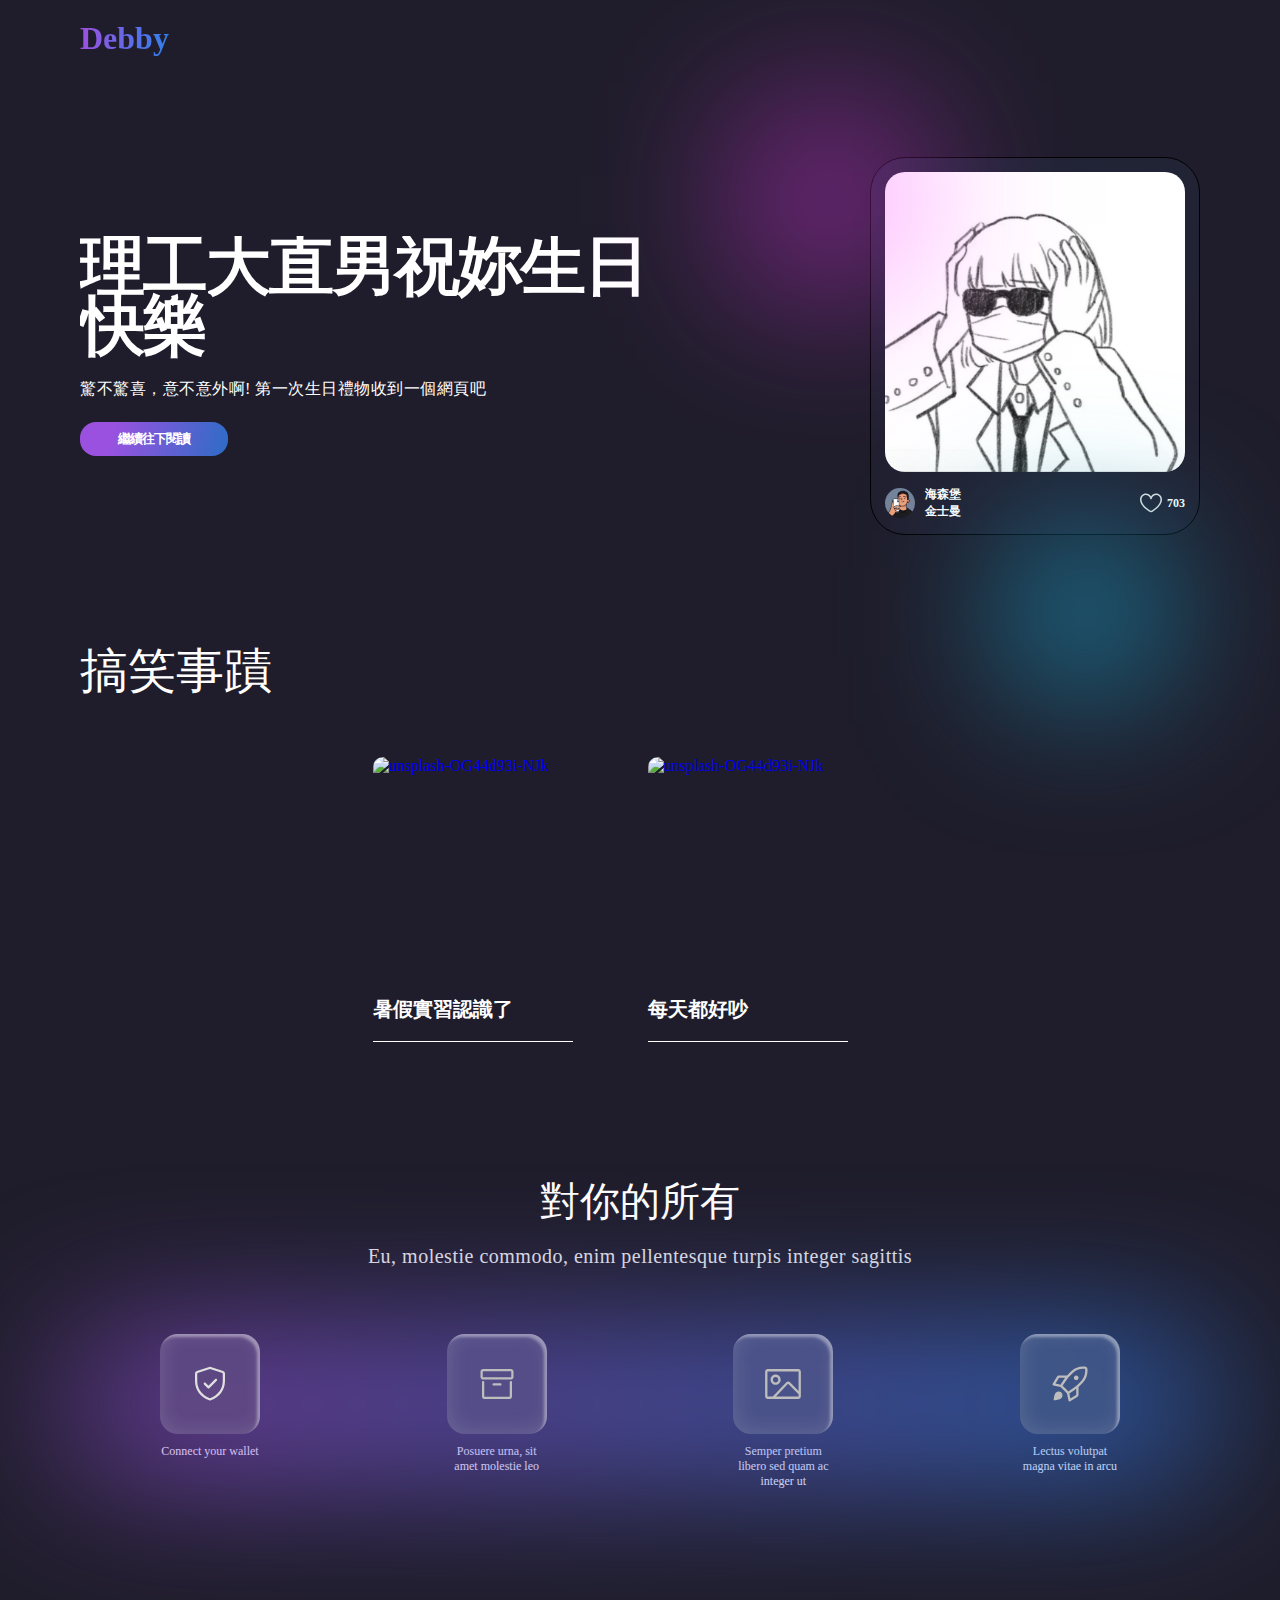
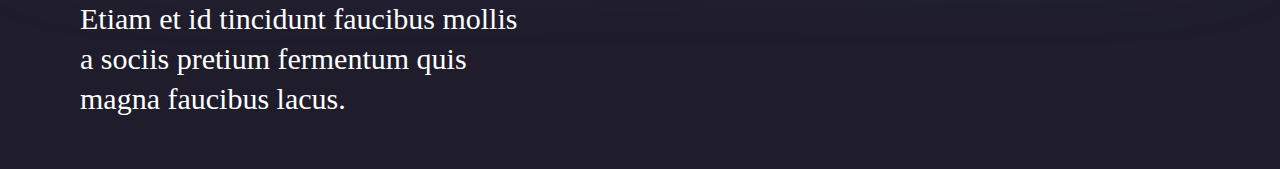
==== commit a7beea46: "測試手機顯示效果" ====
--- a/index.html
+++ b/index.html
@@ -25,7 +25,7 @@
                     驚不驚喜，意不意外啊! 第一次生日禮物收到一個網頁吧
                 </p>
                 <div class="infobox-btnwrapper">
-                    <a href="#" style="text-decoration: none;"><button
+                    <a href="#thing" style="text-decoration: none;"><button
                             class="infobox-explorebtn selected">繼續往下閱讀</button></a>
                 </div>
             </div>
@@ -53,25 +53,42 @@
             </div>
         </div>
         <div class="auction">
-            <div class="title">
+            <div class="title" id="thing">
                 <p class="titlebold"><span font-family:Poppins>搞笑事蹟</span></p>
-                <p class="titleslim">View all</p>
-            </div>
-            <a href="1.html">
-                <div class="nft">
-                    <div class=item>
-                        <img class="item-img" src="0703.jpg" alt="unsplash-OG44d93i-NJk" border="0">
-                        <div class="item-title">
-                            <p>7/3第一次見面</p>
-                        </div>
-                        <p class="item-date"></p>
-                    </div>
-                </div>
-            </a>
+                <!-- <p class="titleslim">View all</p> -->
+            </div>
+            <div style="display: flex;justify-content: center;">
+                <div class="article1" style="margin: 0 7.5px;">
+                    <a href="1.html" style="text-decoration: none;">
+                        <div class="nft">
+                            <div class=item>
+                                <img class="item-img" src="0703.jpg" alt="unsplash-OG44d93i-NJk" border="0">
+                                <div class="item-title">
+                                    <p style="font-size: 20px;">暑假實習認識了</p>
+                                </div>
+                                <p class="item-date"></p>
+                            </div>
+                        </div>
+                    </a>
+                </div>
+                <div class="article2" style="margin: 0 7.5px">
+                    <a href="1.html" style="text-decoration: none;">
+                        <div class="nft">
+                            <div class=item>
+                                <img class="item-img" src="0703.jpg" alt="unsplash-OG44d93i-NJk" border="0">
+                                <div class="item-title">
+                                    <p style="font-size: 20px;">每天都好吵</p>
+                                </div>
+                                <p class="item-date"></p>
+                            </div>
+                        </div>
+                    </a>
+                </div>
+            </div>
 
         </div>
         <div class="started">
-            <p class="started-boldtext">Getting started</p>
+            <p class="started-boldtext">對你的所有</p>
             <p class="started-slimtext">Eu, molestie commodo, enim pellentesque turpis integer sagittis</p>
             <div class="started-items">
                 <div class="itemwrapper">
--- a/all.css
+++ b/all.css
@@ -773,4 +773,20 @@
     to {
         transform: translateX(0px);
     }
+}
+
+/* 在螢幕寬度小於 605px 時應用這些 CSS */
+@media (max-width: 605px) {
+    .article-container {
+        flex-direction: column;
+        /* 將排列方向變為垂直 */
+        align-items: center;
+        /* 垂直置中 */
+    }
+
+    .article1,
+    .article2 {
+        margin: 15px 0;
+        /* 15px 間距，0 表示左右間距為 0 */
+    }
 }--- a/all.css
+++ b/all.css
@@ -773,4 +773,20 @@
     to {
         transform: translateX(0px);
     }
+}
+
+/* 在螢幕寬度小於 605px 時應用這些 CSS */
+@media (max-width: 605px) {
+    .article-container {
+        flex-direction: column;
+        /* 將排列方向變為垂直 */
+        align-items: center;
+        /* 垂直置中 */
+    }
+
+    .article1,
+    .article2 {
+        margin: 15px 0;
+        /* 15px 間距，0 表示左右間距為 0 */
+    }
 }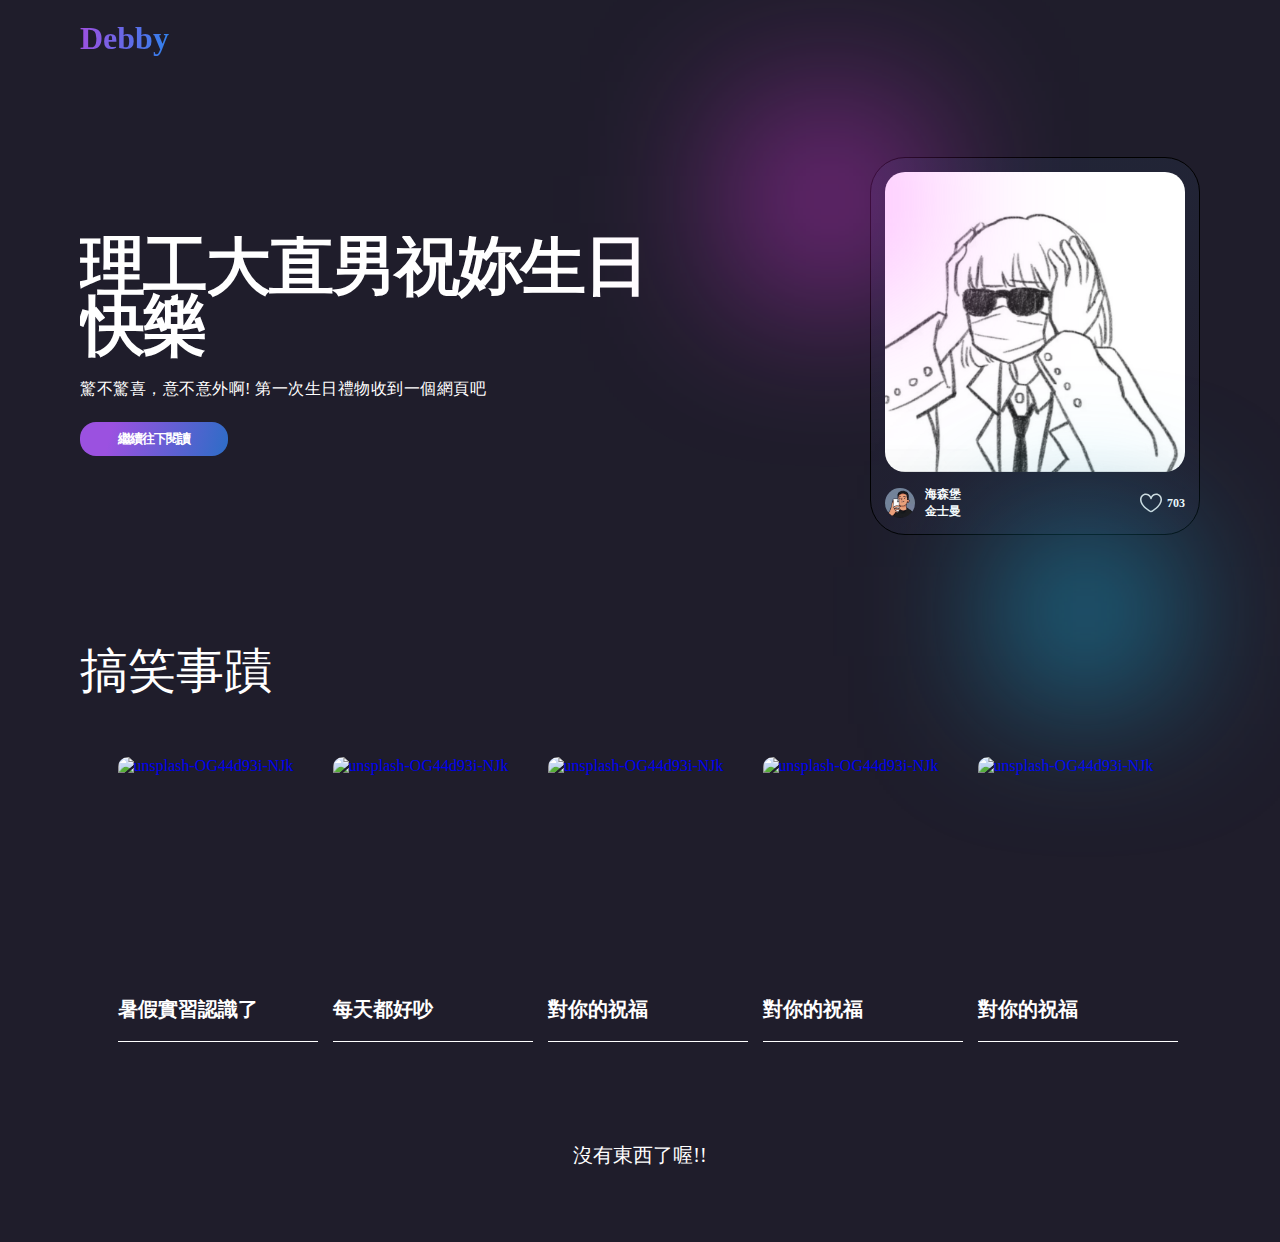
==== commit b2039b4d: "整體視覺設計完成" ====
--- a/index.html
+++ b/index.html
@@ -52,44 +52,95 @@
                 </div>
             </div>
         </div>
+
         <div class="auction">
             <div class="title" id="thing">
                 <p class="titlebold"><span font-family:Poppins>搞笑事蹟</span></p>
                 <!-- <p class="titleslim">View all</p> -->
             </div>
-            <div style="display: flex;justify-content: center;">
-                <div class="article1" style="margin: 0 7.5px;">
-                    <a href="1.html" style="text-decoration: none;">
-                        <div class="nft">
+            <style>
+                @media (max-width: 605px) {
+                    .article-container {
+                        flex-direction: column;
+                        align-items: center;
+                    }
+
+                    /* .article1 {
+                        margin-right: 0;
+                    }
+
+                    .article2 {
+                        margin-top: 30px;
+                    } */
+                }
+            </style>
+            <div class="article-container" style="display: flex;justify-content: center;">
+                <div class="article1" style="margin-left: 15px;">
+                    <div class="nft" style="display: flex;justify-content: center;align-items: center;">
+                        <a href="1.html" style="text-decoration: none;">
                             <div class=item>
                                 <img class="item-img" src="0703.jpg" alt="unsplash-OG44d93i-NJk" border="0">
                                 <div class="item-title">
                                     <p style="font-size: 20px;">暑假實習認識了</p>
                                 </div>
-                                <p class="item-date"></p>
-                            </div>
-                        </div>
-                    </a>
-                </div>
-                <div class="article2" style="margin: 0 7.5px">
-                    <a href="1.html" style="text-decoration: none;">
-                        <div class="nft">
+                            </div>
+                        </a>
+                    </div>
+                </div>
+                <div class="article2" style="margin-left: 15px;">
+                    <div class="nft" style="display: flex;justify-content: center;align-items: center;">
+                        <a href="2.html" style="text-decoration: none;">
                             <div class=item>
                                 <img class="item-img" src="0703.jpg" alt="unsplash-OG44d93i-NJk" border="0">
                                 <div class="item-title">
                                     <p style="font-size: 20px;">每天都好吵</p>
                                 </div>
-                                <p class="item-date"></p>
-                            </div>
-                        </div>
-                    </a>
+                            </div>
+                        </a>
+                    </div>
+                </div>
+                <div class="article3" style="margin-left: 15px;">
+                    <div class="nft" style="display: flex;justify-content: center;align-items: center;">
+                        <a href="2.html" style="text-decoration: none;">
+                            <div class=item>
+                                <img class="item-img" src="0703.jpg" alt="unsplash-OG44d93i-NJk" border="0">
+                                <div class="item-title">
+                                    <p style="font-size: 20px;">對你的祝福</p>
+                                </div>
+                            </div>
+                        </a>
+                    </div>
+                </div>
+                <div class="article3" style="margin-left: 15px;">
+                    <div class="nft" style="display: flex;justify-content: center;align-items: center;">
+                        <a href="2.html" style="text-decoration: none;">
+                            <div class=item>
+                                <img class="item-img" src="0703.jpg" alt="unsplash-OG44d93i-NJk" border="0">
+                                <div class="item-title">
+                                    <p style="font-size: 20px;">對你的祝福</p>
+                                </div>
+                            </div>
+                        </a>
+                    </div>
+                </div>
+                <div class="article3" style="margin-left: 15px;">
+                    <div class="nft" style="display: flex;justify-content: center;align-items: center;">
+                        <a href="2.html" style="text-decoration: none;">
+                            <div class=item>
+                                <img class="item-img" src="0703.jpg" alt="unsplash-OG44d93i-NJk" border="0">
+                                <div class="item-title">
+                                    <p style="font-size: 20px;">對你的祝福</p>
+                                </div>
+                            </div>
+                        </a>
+                    </div>
                 </div>
             </div>
 
         </div>
-        <div class="started">
-            <p class="started-boldtext">對你的所有</p>
-            <p class="started-slimtext">Eu, molestie commodo, enim pellentesque turpis integer sagittis</p>
+        <!-- <div class="started">
+            <p class="started-boldtext">其他對妳的想法</p>
+            <p class="started-slimtext">妳超酷，</p>
             <div class="started-items">
                 <div class="itemwrapper">
                     <div class="started-items-item">
@@ -134,7 +185,7 @@
                     <p>Lectus volutpat magna vitae in arcu</p>
                 </div>
             </div>
-        </div>
+        </div> -->
         <!-- <div class="discover">
             <div class="discover-title">
                 <p>Discover</p>
@@ -256,10 +307,11 @@
             </div>
             <button class="discover-loadbtn">LOAD MORE</button>
         </div> -->
-        <div class="footer">
-            <div class="footer-main">
-                Etiam et id tincidunt faucibus mollis a sociis pretium fermentum quis magna faucibus lacus.
-            </div>
+
+        <div style="height: 100px;margin-top: 100px;">
+            <p style="color: white;font-size: 20px;text-align: center;">
+                沒有東西了喔!!
+            </p>
         </div>
     </div>
 </body>
--- a/all.css
+++ b/all.css
@@ -775,18 +775,17 @@
     }
 }
 
-/* 在螢幕寬度小於 605px 時應用這些 CSS */
 @media (max-width: 605px) {
     .article-container {
         flex-direction: column;
-        /* 將排列方向變為垂直 */
         align-items: center;
-        /* 垂直置中 */
-    }
-
-    .article1,
+    }
+
+    .article1 {
+        margin-right: 0;
+    }
+
     .article2 {
-        margin: 15px 0;
-        /* 15px 間距，0 表示左右間距為 0 */
+        margin-top: 30px;
     }
 }--- a/all.css
+++ b/all.css
@@ -775,18 +775,17 @@
     }
 }
 
-/* 在螢幕寬度小於 605px 時應用這些 CSS */
 @media (max-width: 605px) {
     .article-container {
         flex-direction: column;
-        /* 將排列方向變為垂直 */
         align-items: center;
-        /* 垂直置中 */
-    }
-
-    .article1,
+    }
+
+    .article1 {
+        margin-right: 0;
+    }
+
     .article2 {
-        margin: 15px 0;
-        /* 15px 間距，0 表示左右間距為 0 */
+        margin-top: 30px;
     }
 }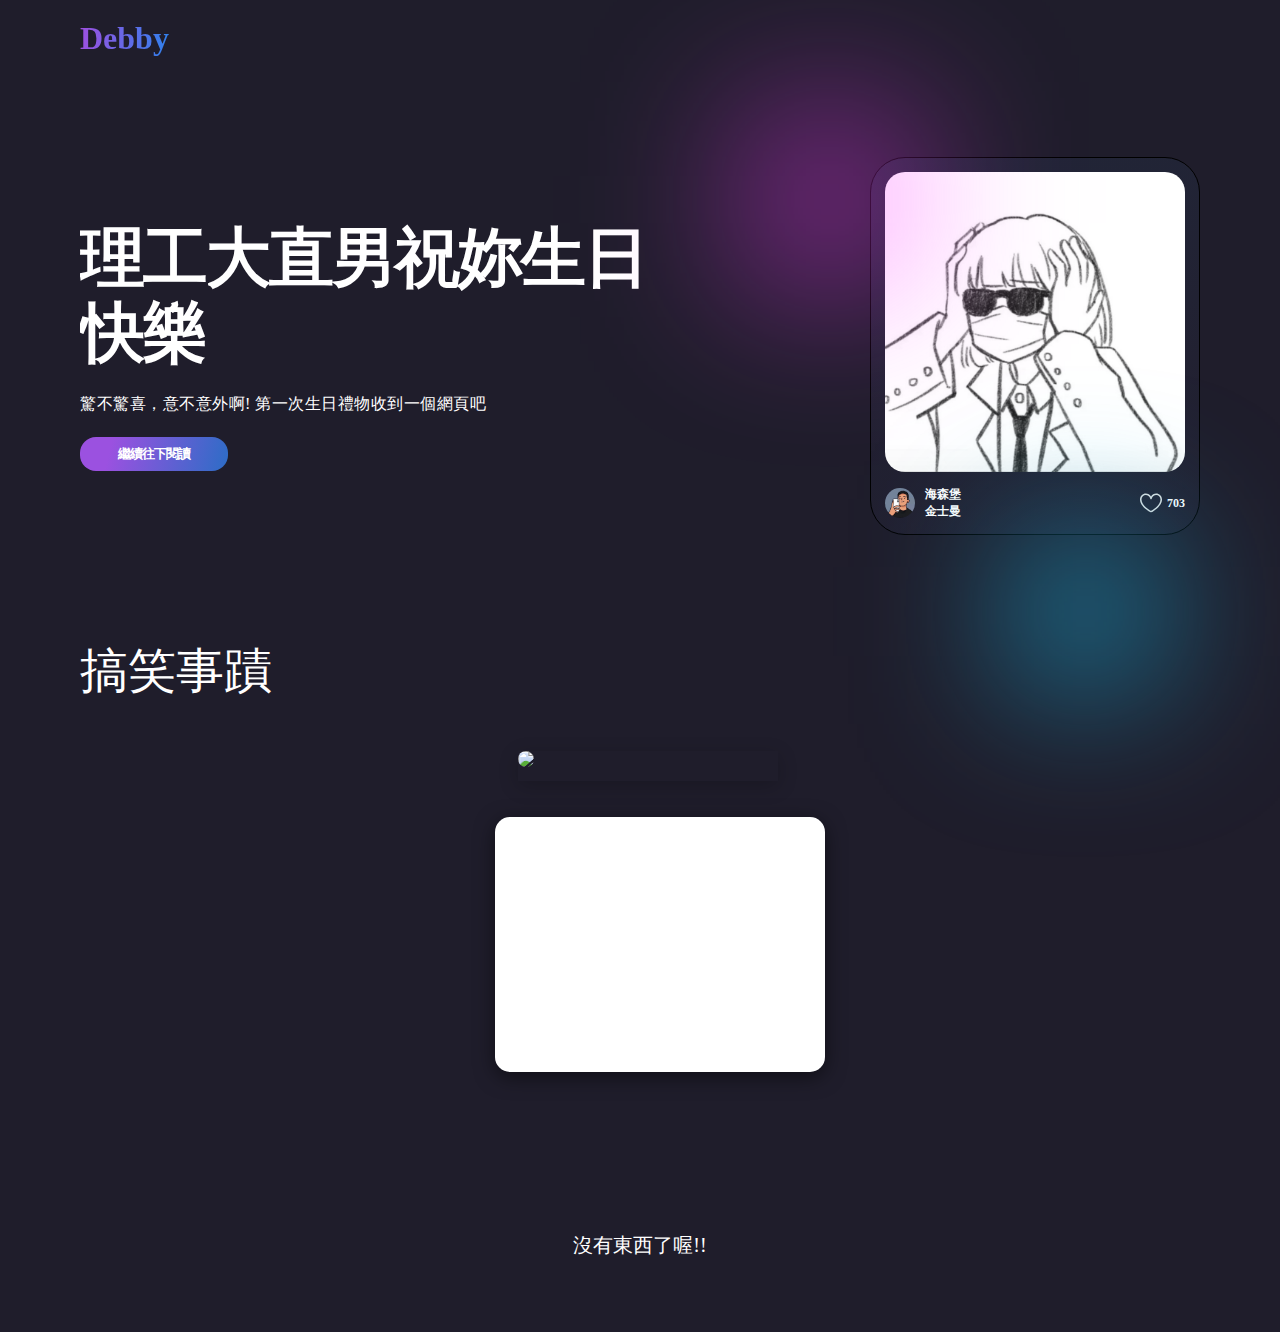
==== commit 550ef5c9: "增加卡片樣式" ====
--- a/index.html
+++ b/index.html
@@ -18,7 +18,7 @@
         </div>
         <div class="box">
             <div class="infobox">
-                <p class="infobox-boldtext">
+                <p class="infobox-boldtext" style="line-height : 75px;">
                     理工大直男祝妳生日快樂
                 </p>
                 <p class="infobox-slimtext">
@@ -58,255 +58,21 @@
                 <p class="titlebold"><span font-family:Poppins>搞笑事蹟</span></p>
                 <!-- <p class="titleslim">View all</p> -->
             </div>
-            <style>
-                @media (max-width: 605px) {
-                    .article-container {
-                        flex-direction: column;
-                        align-items: center;
-                    }
+        </div>
 
-                    /* .article1 {
-                        margin-right: 0;
-                    }
-
-                    .article2 {
-                        margin-top: 30px;
-                    } */
-                }
-            </style>
-            <div class="article-container" style="display: flex;justify-content: center;">
-                <div class="article1" style="margin-left: 15px;">
-                    <div class="nft" style="display: flex;justify-content: center;align-items: center;">
-                        <a href="1.html" style="text-decoration: none;">
-                            <div class=item>
-                                <img class="item-img" src="0703.jpg" alt="unsplash-OG44d93i-NJk" border="0">
-                                <div class="item-title">
-                                    <p style="font-size: 20px;">暑假實習認識了</p>
-                                </div>
-                            </div>
-                        </a>
-                    </div>
+        <div class=container>
+            <div class=card>
+                <div class=image>
+                    <img href="#" src=https://i.pinimg.com/originals/a4/7b/a5/a47ba59b4a353e0928ef0551ca44f980.jpg>
                 </div>
-                <div class="article2" style="margin-left: 15px;">
-                    <div class="nft" style="display: flex;justify-content: center;align-items: center;">
-                        <a href="2.html" style="text-decoration: none;">
-                            <div class=item>
-                                <img class="item-img" src="0703.jpg" alt="unsplash-OG44d93i-NJk" border="0">
-                                <div class="item-title">
-                                    <p style="font-size: 20px;">每天都好吵</p>
-                                </div>
-                            </div>
-                        </a>
-                    </div>
-                </div>
-                <div class="article3" style="margin-left: 15px;">
-                    <div class="nft" style="display: flex;justify-content: center;align-items: center;">
-                        <a href="2.html" style="text-decoration: none;">
-                            <div class=item>
-                                <img class="item-img" src="0703.jpg" alt="unsplash-OG44d93i-NJk" border="0">
-                                <div class="item-title">
-                                    <p style="font-size: 20px;">對你的祝福</p>
-                                </div>
-                            </div>
-                        </a>
-                    </div>
-                </div>
-                <div class="article3" style="margin-left: 15px;">
-                    <div class="nft" style="display: flex;justify-content: center;align-items: center;">
-                        <a href="2.html" style="text-decoration: none;">
-                            <div class=item>
-                                <img class="item-img" src="0703.jpg" alt="unsplash-OG44d93i-NJk" border="0">
-                                <div class="item-title">
-                                    <p style="font-size: 20px;">對你的祝福</p>
-                                </div>
-                            </div>
-                        </a>
-                    </div>
-                </div>
-                <div class="article3" style="margin-left: 15px;">
-                    <div class="nft" style="display: flex;justify-content: center;align-items: center;">
-                        <a href="2.html" style="text-decoration: none;">
-                            <div class=item>
-                                <img class="item-img" src="0703.jpg" alt="unsplash-OG44d93i-NJk" border="0">
-                                <div class="item-title">
-                                    <p style="font-size: 20px;">對你的祝福</p>
-                                </div>
-                            </div>
-                        </a>
-                    </div>
+                <div class=content>
+                    <h3>This is content</h3>
+                    <p>DIn publishing and graphic design, Lorem ipsum is a placeholder text commonly used to demonstrate
+                        the visual form of a document or a typeface without relying on meaningful content.</p>
                 </div>
             </div>
+        </div>
 
-        </div>
-        <!-- <div class="started">
-            <p class="started-boldtext">其他對妳的想法</p>
-            <p class="started-slimtext">妳超酷，</p>
-            <div class="started-items">
-                <div class="itemwrapper">
-                    <div class="started-items-item">
-                        <svg xmlns="http://www.w3.org/2000/svg" width="36" height="36">
-                            <path style="stroke:none;fill-rule:nonzero;fill:#e0e0e0;fill-opacity:1"
-                                d="M24.7969 14.6719c.4375-.4414.4375-1.1524 0-1.5938-.4414-.4375-1.1524-.4375-1.5938 0L16.5 19.7851l-2.9531-2.957c-.4414-.4375-1.1524-.4375-1.5938 0-.4375.4414-.4375 1.1524 0 1.5938l3.75 3.75a1.1246 1.1246 0 0 0 1.5938 0Zm0 0" />
-                            <path style="stroke:none;fill-rule:evenodd;fill:#e0e0e0;fill-opacity:1"
-                                d="M18.8086.957a2.6005 2.6005 0 0 0-1.6172 0L4.8164 4.9688C3.7344 5.3202 3 6.3241 3 7.4648V15c0 9.2852 5.6563 16.0586 14.1016 19.246a2.5853 2.5853 0 0 0 1.7968 0C27.3438 31.0587 33 24.2853 33 15V7.4648a2.6182 2.6182 0 0 0-1.8164-2.496Zm-.9219 2.1368a.3738.3738 0 0 1 .2266 0l12.375 4.0117c.1601.0547.2617.1992.2617.3593V15c0 8.1914-4.9219 14.2227-12.6445 17.1367a.2815.2815 0 0 1-.211 0C10.172 29.2227 5.25 23.1914 5.25 15V7.4648c0-.1601.1016-.3046.2617-.3593Zm0 0" />
-                        </svg>
-                    </div>
-                    <p>Connect your wallet</p>
-                </div>
-                <div class="itemwrapper">
-                    <div class="started-items-item">
-                        <svg xmlns="http://www.w3.org/2000/svg" width="36" height="36">
-                            <path style="stroke:none;fill-rule:evenodd;fill:#bdbdbd;fill-opacity:1"
-                                d="M4.125 3C2.6758 3 1.5 4.1758 1.5 5.625v5.25c0 1.4492 1.1758 2.625 2.625 2.625h27.75c1.4492 0 2.625-1.1758 2.625-2.625v-5.25C34.5 4.1758 33.3242 3 31.875 3Zm27.75 2.25H4.125c-.207 0-.375.168-.375.375v5.25c0 .207.168.375.375.375h27.75c.207 0 .375-.168.375-.375v-5.25c0-.207-.168-.375-.375-.375Zm0 0" />
-                            <path style="stroke:none;fill-rule:nonzero;fill:#bdbdbd;fill-opacity:1"
-                                d="M4.125 15c.621 0 1.125.504 1.125 1.125v14.25c0 .207.168.375.375.375h24.75c.207 0 .375-.168.375-.375v-14.25c0-.621.504-1.125 1.125-1.125S33 15.504 33 16.125v14.25C33 31.8242 31.8242 33 30.375 33H5.625C4.1758 33 3 31.8242 3 30.375v-14.25C3 15.504 3.504 15 4.125 15Zm0 0" />
-                            <path style="stroke:none;fill-rule:nonzero;fill:#bdbdbd;fill-opacity:1"
-                                d="M14.625 17.25c-.621 0-1.125.504-1.125 1.125s.504 1.125 1.125 1.125h6.75c.621 0 1.125-.504 1.125-1.125s-.504-1.125-1.125-1.125Zm0 0" />
-                        </svg>
-                    </div>
-                    <p>Posuere urna, sit amet molestie leo</p>
-                </div>
-                <div class="itemwrapper">
-                    <div class="started-items-item">
-                        <svg xmlns="http://www.w3.org/2000/svg" width="36" height="px" viewBox="0 0 36 31">
-                            <path style="stroke:none;fill-rule:evenodd;fill:#bdbdbd;fill-opacity:1"
-                                d="M2.832 2.9219c-.2148 0-.3867.1758-.3867.3906v24.375c0 .2148.1719.3906.3867.3906h4.9453l13.332-14.1875c1.0548-1.121 2.8165-1.1445 3.8985-.0508l8.5469 8.6407V3.3125c0-.2148-.1719-.3906-.3867-.3906Zm30.336 27.5156H2.832c-1.5039 0-2.7226-1.2305-2.7226-2.75V3.3125c0-1.5195 1.2187-2.75 2.7226-2.75h30.336c1.5039 0 2.7226 1.2305 2.7226 2.75v24.375c0 1.5195-1.2187 2.75-2.7226 2.75ZM22.8008 15.5156 10.996 28.0781H33.168c.2148 0 .3867-.1758.3867-.3906v-1.871L23.3594 15.5077a.388.388 0 0 0-.5586.0078Zm-9.4688-4.3398c0 1.5195-1.2187 2.75-2.7226 2.75-1.5 0-2.7188-1.2305-2.7188-2.75 0-1.5196 1.2188-2.75 2.7188-2.75 1.5039 0 2.7226 1.2304 2.7226 2.75Zm2.336 0c0 2.8242-2.2657 5.1094-5.0586 5.1094-2.789 0-5.0547-2.2852-5.0547-5.1094s2.2656-5.1094 5.0547-5.1094c2.793 0 5.0586 2.2852 5.0586 5.1094Zm0 0" />
-                        </svg>
-                    </div>
-                    <p>Semper pretium libero sed quam ac integer ut</p>
-                </div>
-                <div class="itemwrapper">
-                    <div class="started-items-item">
-                        <svg xmlns="http://www.w3.org/2000/svg" width="36" height="36">
-                            <path style="stroke:none;fill-rule:evenodd;fill:#bdbdbd;fill-opacity:1"
-                                d="M30.9453.5a16.7245 16.7245 0 0 0-11.4687 4.5508l-2.0274 1.914a35.9135 35.9135 0 0 0-2.3984 2.4805h-7.836c-.957 0-1.8437.5-2.3359 1.3203L.668 17.7891c-.1952.3242-.2226.7226-.0702 1.0664.1523.3476.4609.5976.828.6758l7.1134 1.496c.0586.0782.125.1485.1992.2188l3.1054 2.914 2.9102 3.1016c.0703.0742.1406.1406.2188.1992l1.496 7.1133c.0782.3672.3282.6758.6758.8281a1.158 1.158 0 0 0 1.0664-.0703l7.0235-4.211a2.7222 2.7222 0 0 0 1.3203-2.3358v-7.836a36.8748 36.8748 0 0 0 2.4844-2.3984l1.9101-2.0274A16.7411 16.7411 0 0 0 35.5 5.0508l-.004-1.8281C35.496 1.7187 34.2774.5 32.7774.5Zm-6.7226 22.3398a39.89 39.89 0 0 1-1.582 1.1172l-5.2813 3.5196 1.0547 5.0156 5.621-3.3711c.1172-.0703.1876-.1992.1876-.336ZM8.5234 18.6406l3.5196-5.2812a34.8776 34.8776 0 0 1 1.1172-1.582H7.2148a.3952.3952 0 0 0-.3359.1913L3.508 17.586ZM21.0781 6.75a14.3862 14.3862 0 0 1 9.8672-3.918h1.832c.211 0 .3868.1758.3868.3907v1.828c0 3.672-1.3985 7.2032-3.9141 9.8712l-1.9102 2.0273a34.7388 34.7388 0 0 1-5.996 5.0664l-5.1133 3.4102-2.711-2.8906c-.0195-.0157-.0351-.0352-.0547-.0508l-2.8906-2.7149 3.4102-5.1172c1.457-2.1796 3.1523-4.1914 5.0625-5.9921Zm5.4766 5.0273c0 1.2891-1.043 2.332-2.332 2.332-1.2891 0-2.332-1.0429-2.332-2.332 0-1.289 1.0429-2.332 2.332-2.332 1.289 0 2.332 1.043 2.332 2.332ZM9.4453 32c1.3985-1.3984 1.3985-4.043 0-5.4453-1.4023-1.3985-4.0469-1.3985-5.4453 0-1.879 1.8828-2.246 6.0703-2.3164 7.3789a.3609.3609 0 0 0 .3828.3828C3.375 34.2461 7.5625 33.879 9.4454 32Zm0 0" />
-                        </svg>
-                    </div>
-                    <p>Lectus volutpat magna vitae in arcu</p>
-                </div>
-            </div>
-        </div> -->
-        <!-- <div class="discover">
-            <div class="discover-title">
-                <p>Discover</p>
-                <div class="filters">
-                    <div class="filter">
-                        <svg xmlns="http://www.w3.org/2000/svg" width="15" height="12" viewBox="0 0 14 12">
-                            <path
-                                style="fill:none;stroke-width:2;stroke-linecap:round;stroke-linejoin:round;stroke:#f2f2f2;stroke-opacity:1;stroke-miterlimit:4"
-                                d="M1.731 1.002h13.1976M1.731 4.998h9.134M1.731 9h6.0893m4.0636 0 4.0575-4.002m0 0L20.005 9m-4.0636-4.002v12"
-                                transform="scale(.63636 .66667)" />
-                        </svg>
-                        Category
-                    </div>
-                    <div class="filter">
-                        Cheapest
-                        <svg xmlns="http://www.w3.org/2000/svg" width="12" height="6" viewBox="0 0 11 6">
-                            <path
-                                style="fill:none;stroke-width:2;stroke-linecap:round;stroke-linejoin:round;stroke:#f2f2f2;stroke-opacity:1;stroke-miterlimit:4"
-                                d="M15.4787 1.002 8.3732 7.998 1.2678 1.002" transform="scale(.64706 .66667)" />
-                        </svg>
-                    </div>
-                    <div class="filter">
-                        Newest
-                        <svg xmlns="http://www.w3.org/2000/svg" width="12" height="6" viewBox="0 0 11 6">
-                            <path
-                                style="fill:none;stroke-width:2;stroke-linecap:round;stroke-linejoin:round;stroke:#f2f2f2;stroke-opacity:1;stroke-miterlimit:4"
-                                d="M15.4787 1.002 8.3732 7.998 1.2678 1.002" transform="scale(.64706 .66667)" />
-                        </svg>
-                    </div>
-                    <button class="filterbtn">
-                        <svg xmlns="http://www.w3.org/2000/svg" width="15" height="14" viewBox="0 0 14 14">
-                            <path
-                                style="fill:none;stroke-width:2;stroke-linecap:round;stroke-linejoin:round;stroke:#fff;stroke-opacity:1;stroke-miterlimit:4"
-                                d="M1.1546 1.9978c0-.5525.4553-.999 1.0028-.999h16.273c.5537 0 1.0028.4465 1.0028.999v2.578c0 .2735-.1046.5358-.3014.72l-6.5092 6.4062c-.1846.1897-.2953.4464-.2953.7199V15l-4.0606 4.0011V12.422c0-.2735-.1046-.5302-.3015-.7199l-6.503-6.4062c-.1907-.1842-.3076-.4465-.3076-.72Zm0 0"
-                                transform="matrix(.63492 0 0 .7 .3333 0)" />
-                        </svg>
-                        Filter
-                    </button>
-                </div>
-            </div>
-            <div class="discover-items">
-                <div class=item>
-                    <img class="item-img"
-                        src="https://i.ibb.co/ZTZz9t0/Erkan-Erdil-Concept-art-of-collosal-dark-scaled-huge-winged-fir-09384960-3c02-48f6-ad40-76d179a7e0a3.png"
-                        alt="unsplash-OG44d93i-NJk" border="0">
-                    <div class="item-title">
-                        <p>Lorem Ipsum</p>
-                        <p>1.20 Weth</p>
-                    </div>
-                    <p class="item-date">Ends in 01.34.45</p>
-                </div>
-                <div class=item>
-                    <img class="item-img"
-                        src="https://i.ibb.co/SrNRC0b/Erkan-Erdil-angry-soviet-officer-shouting-his-soldiers8k-octane-7b802966-9d4e-4c6e-ac37-d4f751419081.png"
-                        alt="unsplash-OG44d93i-NJk" border="0">
-                    <div class="item-title">
-                        <p>Lorem Ipsum</p>
-                        <p>1.20 Weth</p>
-                    </div>
-                    <p class="item-date">Ends in 01.34.45</p>
-                </div>
-                <div class=item>
-                    <img class="item-img" src="https://i.ibb.co/2KsmyYm/m-djoourney.png" border="0">
-                    <div class="item-title">
-                        <p>Lorem Ipsum</p>
-                        <p>1.20 Weth</p>
-                    </div>
-                    <p class="item-date">Ends in 01.34.45</p>
-                </div>
-                <div class=item>
-                    <img class="item-img"
-                        src="https://i.ibb.co/VLfJ41h/MR-ROBOT-two-cyberpunk-cowboys-dueling-6ae4203d-3539-4033-a9d9-80d747ac6498.png"
-                        alt="unsplash-OG44d93i-NJk" border="0">
-                    <div class="item-title">
-                        <p>Lorem Ipsum</p>
-                        <p>1.20 Weth</p>
-                    </div>
-                    <p class="item-date">Ends in 01.34.45</p>
-                </div>
-                <div class=item>
-                    <img class="item-img"
-                        src="https://i.ibb.co/J5QHZwY/MR-ROBOT-cyberpunk-rose-with-foggy-weather-5eb12baa-e7f6-4c4f-9cba-9654c0de3f51.png"
-                        alt="unsplash-OG44d93i-NJk" border="0">
-                    <div class="item-title">
-                        <p>Lorem Ipsum</p>
-                        <p>1.20 Weth</p>
-                    </div>
-                    <p class="item-date">Ends in 01.34.45</p>
-                </div>
-                <div class=item>
-                    <img class="item-img" src="https://i.ibb.co/Trpxy8p/2123.png" alt="unsplash-OG44d93i-NJk"
-                        border="0">
-                    <div class="item-title">
-                        <p>Lorem Ipsum</p>
-                        <p>1.20 Weth</p>
-                    </div>
-                    <p class="item-date">Ends in 01.34.45</p>
-                </div>
-                <div class=item>
-                    <img class="item-img"
-                        src="https://i.ibb.co/2FGw8Fc/Erkan-Erdil-male-warrior-with-huge-katana-fighting-hordes-of-en-02ca9519-3e0d-4aa5-9d70-f16ef0b0a0ff.png"
-                        alt="unsplash-OG44d93i-NJk" border="0">
-                    <div class="item-title">
-                        <p>Lorem Ipsum</p>
-                        <p>1.20 Weth</p>
-                    </div>
-                    <p class="item-date">Ends in 01.34.45</p>
-                </div>
-                <div class=item>
-                    <img class="item-img"
-                        src="https://i.ibb.co/7Cc7PnV/Erkan-Erdil-futuristic-Tiger-I-tank-fires-explosive-shell-to-bu-b9868ef6-7525-493e-b0f5-0bb3200e5abb.png"
-                        alt="unsplash-OG44d93i-NJk" border="0">
-                    <div class="item-title">
-                        <p>Lorem Ipsum</p>
-                        <p>1.20 Weth</p>
-                    </div>
-                    <p class="item-date">Ends in 01.34.45</p>
-                </div>
-            </div>
-            <button class="discover-loadbtn">LOAD MORE</button>
-        </div> -->
 
         <div style="height: 100px;margin-top: 100px;">
             <p style="color: white;font-size: 20px;text-align: center;">
--- a/all.css
+++ b/all.css
@@ -788,4 +788,68 @@
     .article2 {
         margin-top: 30px;
     }
+}
+
+.container {
+    position: relative;
+    width: 1100px;
+    display: flex;
+    align-items: center;
+    justify-content: center;
+    flex-warp: warp;
+    padding: 30px;
+}
+
+.container .card {
+    position: relative;
+    max-width: 300px;
+    height: 215px;
+    background-color: #fff;
+    margin: 30px 10px;
+    padding: 20px 15px;
+
+    display: flex;
+    flex-direction: column;
+    box-shadow: 0 5px 20px rgba(0, 0, 0, 0.5);
+    transition: 0.3s ease-in-out;
+    border-radius: 15px;
+}
+
+.container .card:hover {
+    height: 320px;
+}
+
+.container .card .image {
+    position: relative;
+    width: 260px;
+    height: 260px;
+
+    top: -40%;
+    left: 8px;
+    box-shadow: 0 5px 20px rgba(0, 0, 0, 0.2);
+    z-index: 1;
+}
+
+.container .card .image img {
+    max-width: 100%;
+    border-radius: 15px;
+}
+
+.container .card .content {
+    position: relative;
+    top: -140px;
+    padding: 10px 15px;
+    color: #111;
+    text-align: center;
+
+    visibility: hidden;
+    opacity: 0;
+    transition: 0.3s ease-in-out;
+}
+
+.container .card:hover .content {
+    margin-top: 30px;
+    visibility: visible;
+    opacity: 1;
+    transition-delay: 0.2s;
 }--- a/all.css
+++ b/all.css
@@ -788,4 +788,68 @@
     .article2 {
         margin-top: 30px;
     }
+}
+
+.container {
+    position: relative;
+    width: 1100px;
+    display: flex;
+    align-items: center;
+    justify-content: center;
+    flex-warp: warp;
+    padding: 30px;
+}
+
+.container .card {
+    position: relative;
+    max-width: 300px;
+    height: 215px;
+    background-color: #fff;
+    margin: 30px 10px;
+    padding: 20px 15px;
+
+    display: flex;
+    flex-direction: column;
+    box-shadow: 0 5px 20px rgba(0, 0, 0, 0.5);
+    transition: 0.3s ease-in-out;
+    border-radius: 15px;
+}
+
+.container .card:hover {
+    height: 320px;
+}
+
+.container .card .image {
+    position: relative;
+    width: 260px;
+    height: 260px;
+
+    top: -40%;
+    left: 8px;
+    box-shadow: 0 5px 20px rgba(0, 0, 0, 0.2);
+    z-index: 1;
+}
+
+.container .card .image img {
+    max-width: 100%;
+    border-radius: 15px;
+}
+
+.container .card .content {
+    position: relative;
+    top: -140px;
+    padding: 10px 15px;
+    color: #111;
+    text-align: center;
+
+    visibility: hidden;
+    opacity: 0;
+    transition: 0.3s ease-in-out;
+}
+
+.container .card:hover .content {
+    margin-top: 30px;
+    visibility: visible;
+    opacity: 1;
+    transition-delay: 0.2s;
 }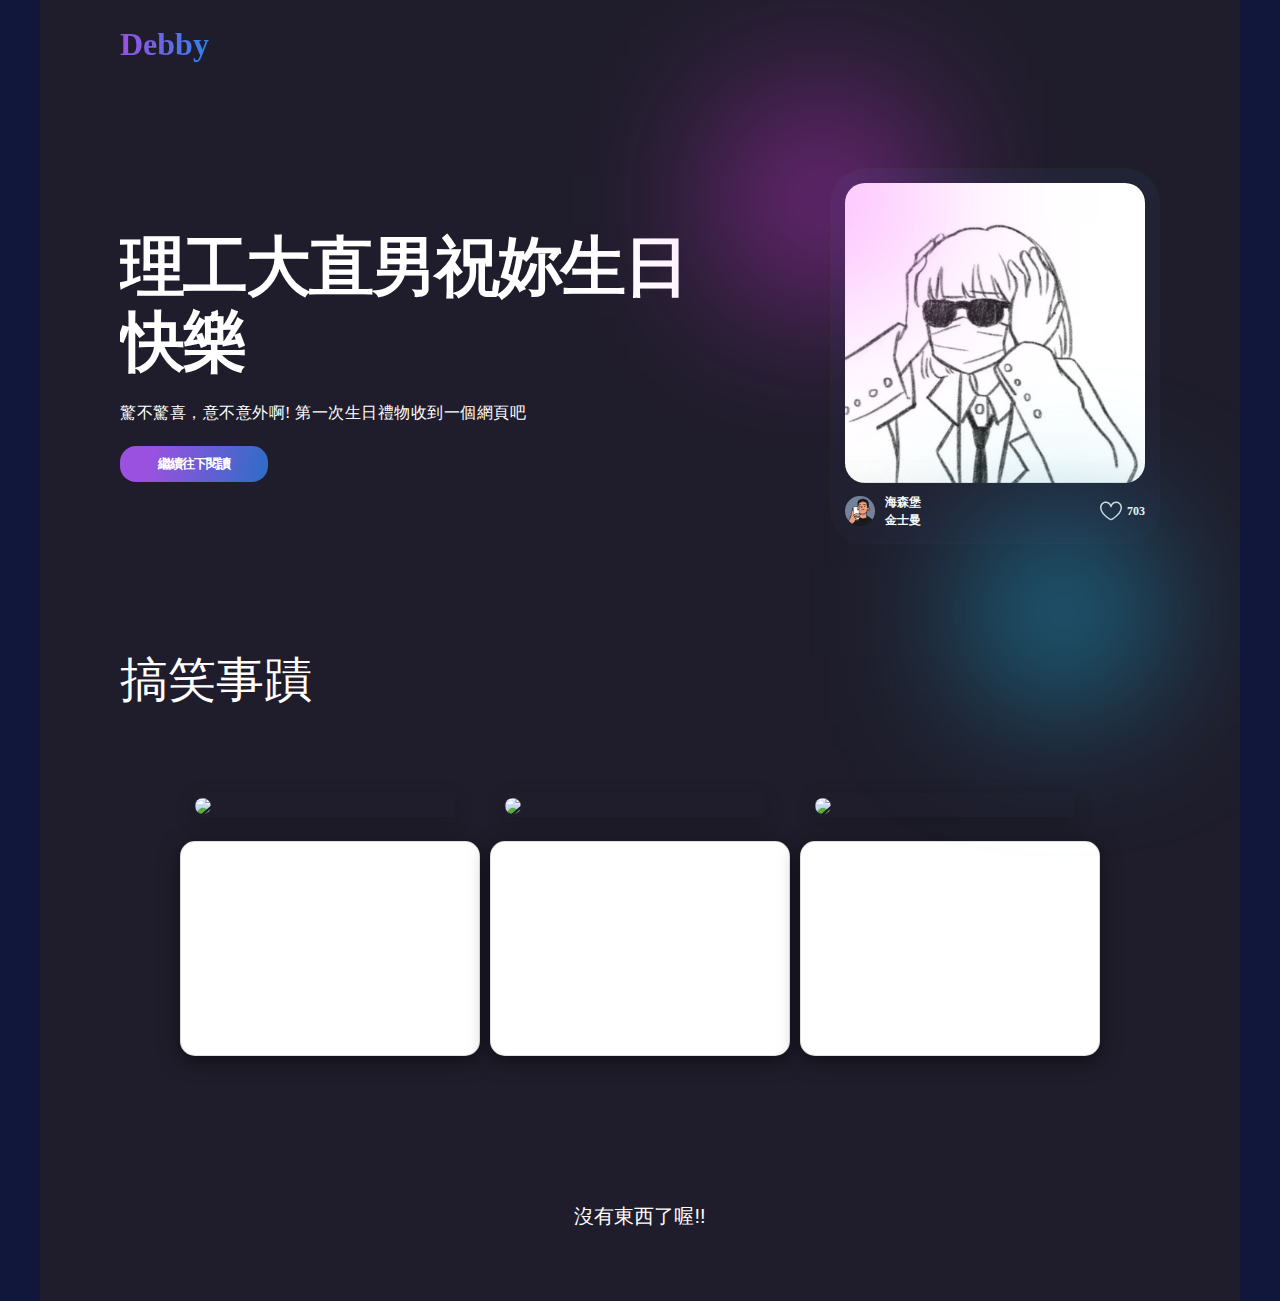
==== commit 890696c4: "卡片RWD修改" ====
--- a/index.html
+++ b/index.html
@@ -7,11 +7,12 @@
     <title>Debby生日快樂</title>
     <!-- <link rel="stylesheet" href="all.css"> -->
     <link rel="stylesheet" type="text/css" href="all.css">
+    <link rel="stylesheet" href="https://stackpath.bootstrapcdn.com/bootstrap/4.3.1/css/bootstrap.min.css">
 
 
 </head>
 
-<body>
+<body style="background-color: #11173a;">
     <div class="landingpage">
         <div class="navbar">
             <a class="navlogo">Debby</a>
@@ -56,22 +57,47 @@
         <div class="auction">
             <div class="title" id="thing">
                 <p class="titlebold"><span font-family:Poppins>搞笑事蹟</span></p>
-                <!-- <p class="titleslim">View all</p> -->
+            </div>
+            <div class=container>
+                <div class="row">
+                    <div class="card col-md-4">
+                        <div class=image>
+                            <img src=0703.jpg>
+                        </div>
+                        <div class=content>
+                            <h3>This is content</h3>
+                            <p>DIn publishing and graphic design, Lorem ipsum is a placeholder text commonly used to
+                                demonstrate
+                            </p>
+                        </div>
+                    </div>
+                    <div class="card col-md-4">
+                        <div class=image>
+                            <img src=0703.jpg>
+                        </div>
+                        <div class=content>
+                            <h3>This is content</h3>
+                            <p>DIn publishing and graphic design, Lorem ipsum is a placeholder text commonly used to
+                                demonstrate
+                            </p>
+                        </div>
+                    </div>
+                    <div class="card col-md-4">
+                        <div class=image>
+                            <img src=0703.jpg>
+                        </div>
+                        <div class=content>
+                            <h3>This is content</h3>
+                            <p>DIn publishing and graphic design, Lorem ipsum is a placeholder text commonly used to
+                                demonstrate
+                            </p>
+                        </div>
+                    </div>
+                </div>
             </div>
         </div>
 
-        <div class=container>
-            <div class=card>
-                <div class=image>
-                    <img href="#" src=https://i.pinimg.com/originals/a4/7b/a5/a47ba59b4a353e0928ef0551ca44f980.jpg>
-                </div>
-                <div class=content>
-                    <h3>This is content</h3>
-                    <p>DIn publishing and graphic design, Lorem ipsum is a placeholder text commonly used to demonstrate
-                        the visual form of a document or a typeface without relying on meaningful content.</p>
-                </div>
-            </div>
-        </div>
+
 
 
         <div style="height: 100px;margin-top: 100px;">
@@ -80,6 +106,9 @@
             </p>
         </div>
     </div>
+    <script src="https://code.jquery.com/jquery-3.3.1.slim.min.js"></script>
+    <script src="https://cdnjs.cloudflare.com/ajax/libs/popper.js/1.14.7/umd/popper.min.js"></script>
+    <script src="https://stackpath.bootstrapcdn.com/bootstrap/4.3.1/js/bootstrap.min.js"></script>
 </body>
 
 </html>--- a/all.css
+++ b/all.css
@@ -775,29 +775,17 @@
     }
 }
 
-@media (max-width: 605px) {
-    .article-container {
-        flex-direction: column;
-        align-items: center;
-    }
-
-    .article1 {
-        margin-right: 0;
-    }
-
-    .article2 {
-        margin-top: 30px;
-    }
-}
+
+
+
+
 
 .container {
     position: relative;
     width: 1100px;
     display: flex;
-    align-items: center;
+    padding-top: 30px;
     justify-content: center;
-    flex-warp: warp;
-    padding: 30px;
 }
 
 .container .card {
@@ -805,9 +793,8 @@
     max-width: 300px;
     height: 215px;
     background-color: #fff;
-    margin: 30px 10px;
+    margin: 45px 5px;
     padding: 20px 15px;
-
     display: flex;
     flex-direction: column;
     box-shadow: 0 5px 20px rgba(0, 0, 0, 0.5);
@@ -823,9 +810,8 @@
     position: relative;
     width: 260px;
     height: 260px;
-
     top: -40%;
-    left: 8px;
+    left: -1px;
     box-shadow: 0 5px 20px rgba(0, 0, 0, 0.2);
     z-index: 1;
 }
@@ -833,6 +819,11 @@
 .container .card .image img {
     max-width: 100%;
     border-radius: 15px;
+}
+
+.container .content {
+    width: 268.4px;
+    height: 173.6px;
 }
 
 .container .card .content {
@@ -841,7 +832,6 @@
     padding: 10px 15px;
     color: #111;
     text-align: center;
-
     visibility: hidden;
     opacity: 0;
     transition: 0.3s ease-in-out;
@@ -852,4 +842,11 @@
     visibility: visible;
     opacity: 1;
     transition-delay: 0.2s;
+}
+
+.auction {
+    display: flex;
+    flex-direction: column;
+
+
 }--- a/all.css
+++ b/all.css
@@ -775,29 +775,17 @@
     }
 }
 
-@media (max-width: 605px) {
-    .article-container {
-        flex-direction: column;
-        align-items: center;
-    }
-
-    .article1 {
-        margin-right: 0;
-    }
-
-    .article2 {
-        margin-top: 30px;
-    }
-}
+
+
+
+
 
 .container {
     position: relative;
     width: 1100px;
     display: flex;
-    align-items: center;
+    padding-top: 30px;
     justify-content: center;
-    flex-warp: warp;
-    padding: 30px;
 }
 
 .container .card {
@@ -805,9 +793,8 @@
     max-width: 300px;
     height: 215px;
     background-color: #fff;
-    margin: 30px 10px;
+    margin: 45px 5px;
     padding: 20px 15px;
-
     display: flex;
     flex-direction: column;
     box-shadow: 0 5px 20px rgba(0, 0, 0, 0.5);
@@ -823,9 +810,8 @@
     position: relative;
     width: 260px;
     height: 260px;
-
     top: -40%;
-    left: 8px;
+    left: -1px;
     box-shadow: 0 5px 20px rgba(0, 0, 0, 0.2);
     z-index: 1;
 }
@@ -833,6 +819,11 @@
 .container .card .image img {
     max-width: 100%;
     border-radius: 15px;
+}
+
+.container .content {
+    width: 268.4px;
+    height: 173.6px;
 }
 
 .container .card .content {
@@ -841,7 +832,6 @@
     padding: 10px 15px;
     color: #111;
     text-align: center;
-
     visibility: hidden;
     opacity: 0;
     transition: 0.3s ease-in-out;
@@ -852,4 +842,11 @@
     visibility: visible;
     opacity: 1;
     transition-delay: 0.2s;
+}
+
+.auction {
+    display: flex;
+    flex-direction: column;
+
+
 }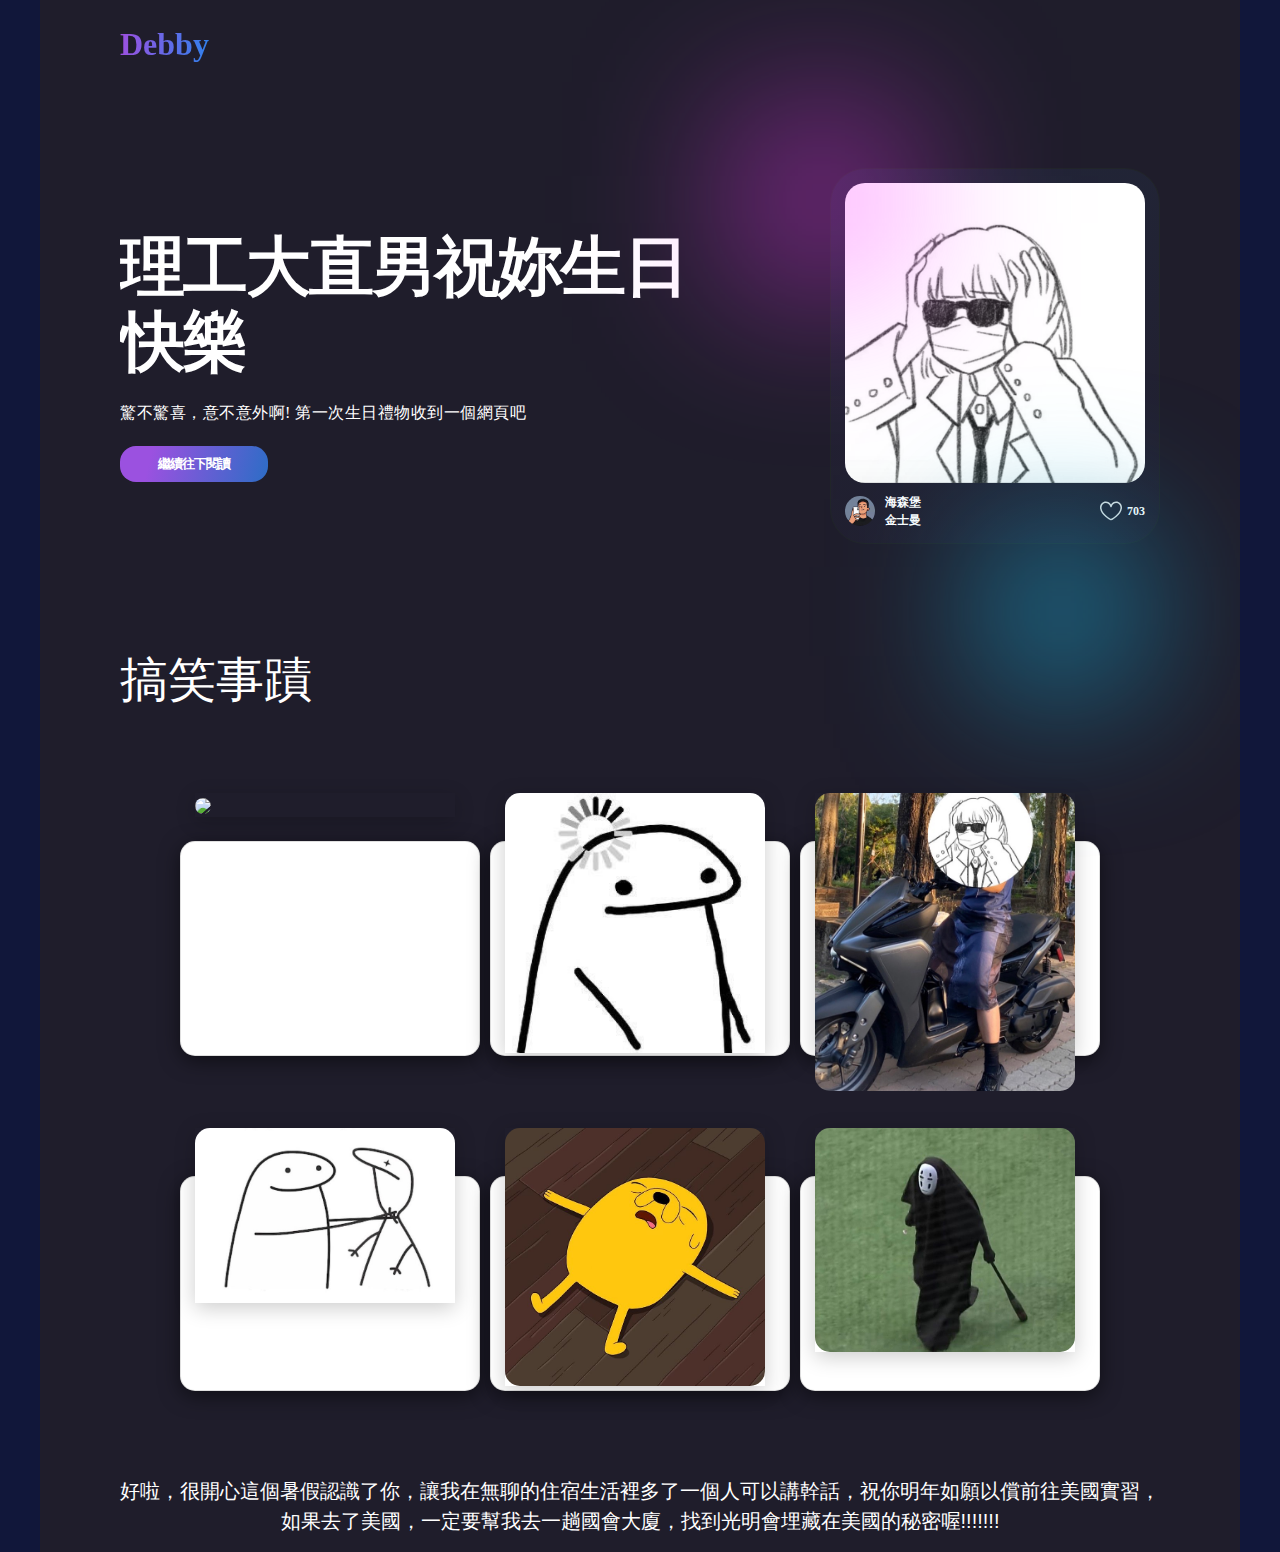
==== commit 4194c315: "final" ====
--- a/index.html
+++ b/index.html
@@ -65,44 +65,71 @@
                             <img src=0703.jpg>
                         </div>
                         <div class=content>
-                            <h3>This is content</h3>
-                            <p>DIn publishing and graphic design, Lorem ipsum is a placeholder text commonly used to
-                                demonstrate
+                            <h3>第一次見面</h3>
+                            <p>7/3我們第一次見面，雖然有人第一天上班就遲到XD，然後一進來還超認真，拿紙筆在記錄ㄟ
                             </p>
                         </div>
                     </div>
                     <div class="card col-md-4">
                         <div class=image>
-                            <img src=0703.jpg>
+                            <img src=S__8830988.jpg>
                         </div>
                         <div class=content>
-                            <h3>This is content</h3>
-                            <p>DIn publishing and graphic design, Lorem ipsum is a placeholder text commonly used to
-                                demonstrate
+                            <h3>第一次打電話</h3>
+                            <p>那一天我下班回到家原本想耍廢，結果你就打來了!!!!真的不會有人剛認識，就這樣打電話吧!
                             </p>
                         </div>
                     </div>
                     <div class="card col-md-4">
                         <div class=image>
-                            <img src=0703.jpg>
+                            <img src=S__8830990.jpg>
+                        </div>
+                        <div class=content style="margin-top: 65px;">
+                            <h3>第一次給你載</h3>
+                            <p>我真的好害怕喔，你為什麼騎車過彎那麼快阿!!!
+                            </p>
+                        </div>
+                    </div>
+                </div>
+            </div>
+            <div class=container>
+                <div class="row">
+                    <div class="card col-md-4">
+                        <div class=image>
+                            <img src=S__8830992.jpg>
                         </div>
                         <div class=content>
-                            <h3>This is content</h3>
-                            <p>DIn publishing and graphic design, Lorem ipsum is a placeholder text commonly used to
-                                demonstrate
+                            <h3>取一堆怪綽號</h3>
+                            <p>一開始是你說我以後要教你海森堡，我就想說我也要!!所以我都叫自己金士曼。可是你之後都沒這樣叫我啦，你都叫我理工大直男XD，這個綽號還越來越長了，他已經長到我都不想講了。
+                            </p>
+                        </div>
+                    </div>
+                    <div class="card col-md-4">
+                        <div class=image>
+                            <img src=S__8830986_0.jpg>
+                        </div>
+                        <div class=content>
+                            <h3>你都學我講話</h3>
+                            <p>每次我們聊天都在互相抓對方學對方講話，一開始是我在說：不可否認。結果你也開始學。好啦，我也會學你講對對對啦~~~
+                            </p>
+                        </div>
+                    </div>
+                    <div class="card col-md-4">
+                        <div class=image>
+                            <img src=S__8830985_0.jpg>
+                        </div>
+                        <div class=content>
+                            <h3>千錯萬錯都是我的錯</h3>
+                            <p>有時候明明是你的錯，最後都變成是我的錯XD
                             </p>
                         </div>
                     </div>
                 </div>
             </div>
         </div>
-
-
-
-
-        <div style="height: 100px;margin-top: 100px;">
-            <p style="color: white;font-size: 20px;text-align: center;">
-                沒有東西了喔!!
+        <div style="margin-top: 40px;">
+            <p class="infobox-boldtext" style="color: white;font-size:20px;text-align: center;">
+                好啦，很開心這個暑假認識了你，讓我在無聊的住宿生活裡多了一個人可以講幹話，祝你明年如願以償前往美國實習，如果去了美國，一定要幫我去一趟國會大廈，找到光明會埋藏在美國的秘密喔!!!!!!!
             </p>
         </div>
     </div>
